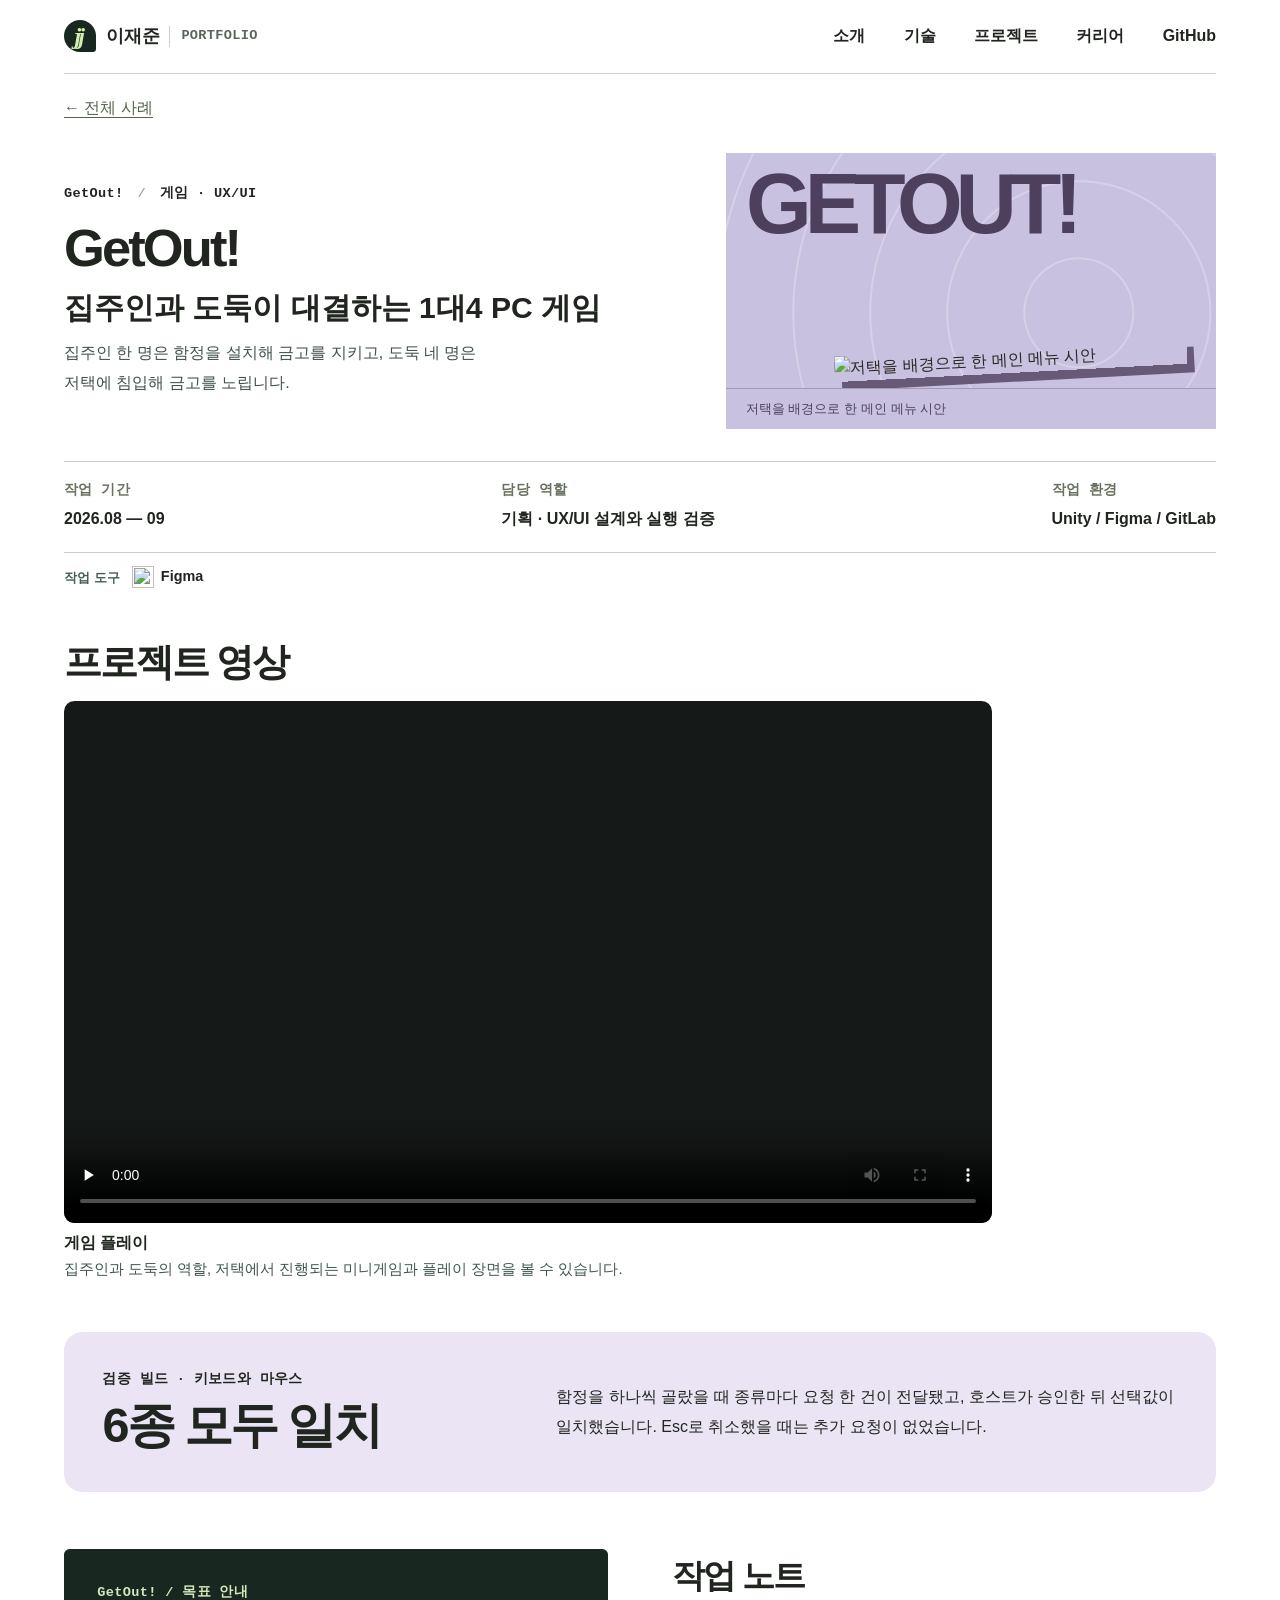
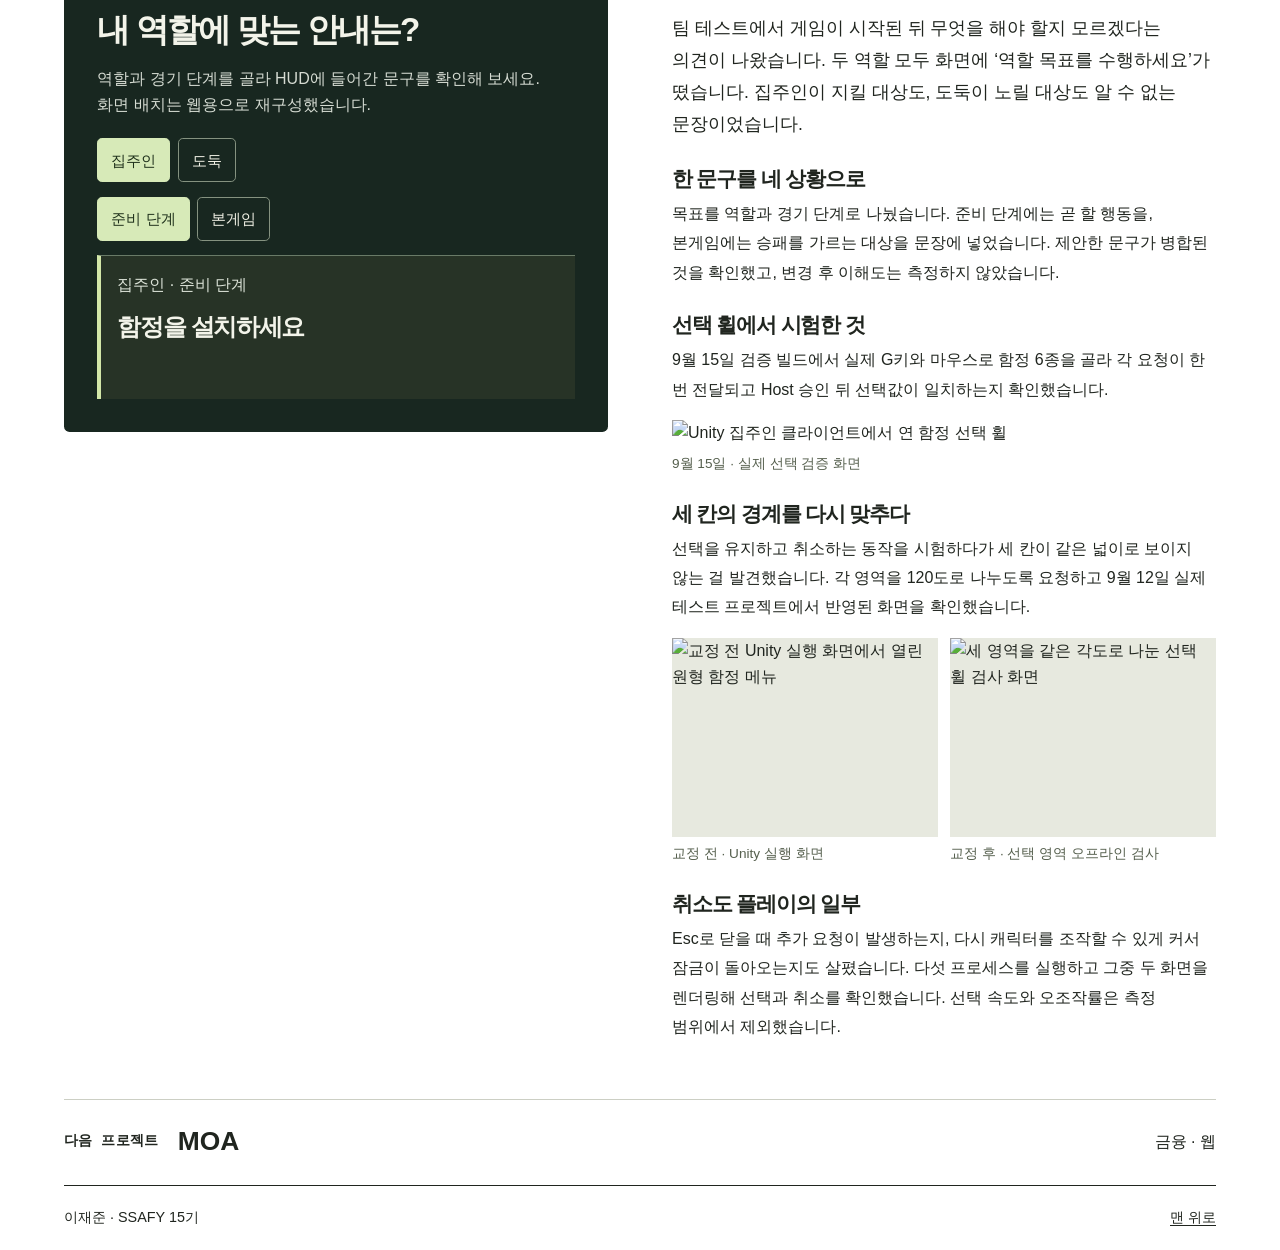
==== getout.html @ d6471ce8 "Publish the portfolio home and project pages" ====
<!doctype html>
<html lang="ko"><head>
<meta charset="utf-8"><meta name="viewport" content="width=device-width,initial-scale=1">
<meta name="theme-color" content="#f7f6f1"><meta name="description" content="집주인 한 명과 도둑 네 명이 겨루는 게임. 로비와 HUD에서 각 플레이어가 당장 알아야 할 정보를 정하고 실행 화면에서 확인했습니다.">
<title>GetOut! · 이재준 포트폴리오</title><link rel="stylesheet" href="style.css"><script src="studio.js" defer></script>
</head><body id="top"><a class="skip" href="#main">본문으로 이동</a>
<header class="head shell">
  <a class="brand" href="index.html" aria-label="이재준 포트폴리오 홈"><span class="symbol" aria-hidden="true">jj</span>이재준<span class="brand-sub">PORTFOLIO</span></a>
  <nav aria-label="주 메뉴"><a href="index.html#about">소개</a><a href="index.html#skills">기술</a><a href="index.html#work">프로젝트</a><a href="index.html#career">커리어</a><a href="https://github.com/wowns1024-spec">GitHub</a></nav>
</header>
<main id="main" class="shell case getout" data-case="getout">
  <a class="crumb" href="index.html#cases">← 전체 사례</a>
  <header class="case-hero"><div><p class="type">GetOut! <span>/</span> 게임 · UX/UI</p><h1>GetOut!</h1><p class="case-purpose">집주인과 도둑이 대결하는 1대4 PC 게임</p><p class="blurb">집주인 한 명은 함정을 설치해 금고를 지키고, 도둑 네 명은 저택에 침입해 금고를 노립니다.</p></div><figure class="visual getout">
  <div class="art"><span class="bigtype" aria-hidden="true">GETOUT!</span><img src="assets/getout.webp" alt="저택을 배경으로 한 메인 메뉴 시안"></div>
  <figcaption>저택을 배경으로 한 메인 메뉴 시안</figcaption>
</figure></header>
  <dl class="facts"><div><dt>작업 기간</dt><dd>2026.08 — 09</dd></div><div><dt>담당 역할</dt><dd>기획 · UX/UI 설계와 실행 검증</dd></div><div><dt>작업 환경</dt><dd>Unity / Figma / GitLab</dd></div></dl>
  <div class="tech-line"><strong>작업 도구</strong><span class="tech-mark"><img src="assets/tech/figma.svg" width="22" height="22" alt="">Figma</span></div>
  <section id="video" class="films"><h2>프로젝트 영상</h2><figure class="film"><video controls playsinline preload="none" poster="assets/video/getout-play.jpg" aria-label="게임 플레이 영상"><source src="assets/video/getout-play.mp4" type="video/mp4"></video><figcaption><strong>게임 플레이</strong><span>집주인과 도둑의 역할, 저택에서 진행되는 미니게임과 플레이 장면을 볼 수 있습니다.</span></figcaption></figure></section>
  <section class="finding" aria-label="프로젝트 결과"><div><p class="type">검증 빌드 · 키보드와 마우스</p><h2>6종 모두 일치</h2></div><p>함정을 하나씩 골랐을 때 종류마다 요청 한 건이 전달됐고, 호스트가 승인한 뒤 선택값이 일치했습니다. Esc로 취소했을 때는 추가 요청이 없었습니다.</p></section>
  <div class="narrative"><section class="scene" aria-label="프로젝트 인터랙션"><p class="type">GetOut! / 목표 안내</p><h2>내 역할에 맞는 안내는?</h2><p>역할과 경기 단계를 골라 HUD에 들어간 문구를 확인해 보세요. 화면 배치는 웹용으로 재구성했습니다.</p><div class="lab"><div class="controls" role="group" aria-label="플레이어 역할"><button type="button" data-option="0" aria-pressed="true">집주인</button><button type="button" data-option="1" aria-pressed="false">도둑</button></div><div class="controls" role="group" aria-label="경기 단계"><button type="button" data-option="0" aria-pressed="true">준비 단계</button><button type="button" data-option="1" aria-pressed="false">본게임</button></div><div class="gamehud result" aria-live="polite"><p data-detail>집주인 · 준비 단계</p><h3 data-output>함정을 설치하세요</h3></div></div><noscript>시연 조작은 자바스크립트를 켜면 사용할 수 있습니다. 아래에서 판단과 결과를 읽을 수 있습니다.</noscript></section>
  <article class="story"><h2>작업 노트</h2><p class="opening">팀 테스트에서 게임이 시작된 뒤 무엇을 해야 할지 모르겠다는 의견이 나왔습니다. 두 역할 모두 화면에 ‘역할 목표를 수행하세요’가 떴습니다. 집주인이 지킬 대상도, 도둑이 노릴 대상도 알 수 없는 문장이었습니다.</p><section><h3>한 문구를 네 상황으로</h3><p>목표를 역할과 경기 단계로 나눴습니다. 준비 단계에는 곧 할 행동을, 본게임에는 승패를 가르는 대상을 문장에 넣었습니다. 제안한 문구가 병합된 것을 확인했고, 변경 후 이해도는 측정하지 않았습니다.</p></section>
<section id="controls-test"><h3>선택 휠에서 시험한 것</h3><p>9월 15일 검증 빌드에서 실제 G키와 마우스로 함정 6종을 골라 각 요청이 한 번 전달되고 Host 승인 뒤 선택값이 일치하는지 확인했습니다.</p><figure><img loading="lazy" src="assets/trap-wheel.webp" alt="Unity 집주인 클라이언트에서 연 함정 선택 휠"><figcaption>9월 15일 · 실제 선택 검증 화면</figcaption></figure></section>
<section><h3>세 칸의 경계를 다시 맞추다</h3><p>선택을 유지하고 취소하는 동작을 시험하다가 세 칸이 같은 넓이로 보이지 않는 걸 발견했습니다. 각 영역을 120도로 나누도록 요청하고 9월 12일 실제 테스트 프로젝트에서 반영된 화면을 확인했습니다.</p><div class="wheel-examples"><figure><img src="assets/wheel-before.webp" loading="lazy" alt="교정 전 Unity 실행 화면에서 열린 원형 함정 메뉴"><figcaption>교정 전 · Unity 실행 화면</figcaption></figure><figure><img src="assets/wheel-layout.webp" loading="lazy" alt="세 영역을 같은 각도로 나눈 선택 휠 검사 화면"><figcaption>교정 후 · 선택 영역 오프라인 검사</figcaption></figure></div></section><section><h3>취소도 플레이의 일부</h3><p>Esc로 닫을 때 추가 요청이 발생하는지, 다시 캐릭터를 조작할 수 있게 커서 잠금이 돌아오는지도 살폈습니다. 다섯 프로세스를 실행하고 그중 두 화면을 렌더링해 선택과 취소를 확인했습니다. 선택 속도와 오조작률은 측정 범위에서 제외했습니다.</p></section></article></div>
  <a class="next" href="moa.html"><span>다음 프로젝트</span><strong>MOA</strong><span>금융 · 웹</span></a>
</main>
<footer class="shell foot"><span>이재준 · SSAFY 15기</span><a href="#top">맨 위로</a></footer></body></html>
---- style.css ----
:root {
  --paper: #ffffff;
  --ink: #20251f;
  --dark: #182720;
  --line: #cccfc4;
  --orange: #bd4b28;
  font-family: "Inter", "Malgun Gothic", "Apple SD Gothic Neo", sans-serif;
  color: var(--ink);
  background: var(--paper);
  scroll-behavior: smooth;
}
* { box-sizing: border-box; }
body { margin: 0; line-height: 1.65; word-break: keep-all; overflow-wrap: anywhere; }
h1,h2,h3,p,figure,dl,dd { margin: 0; }
h1,h2,h3 { line-height: 1.16; letter-spacing: -.055em; }
a { color: inherit; text-underline-offset: .23em; }
button { color: inherit; font: inherit; cursor: pointer; }
a:focus-visible,button:focus-visible { outline: 3px solid #387dd3; outline-offset: 4px; }
[hidden] { display: none !important; }
.shell { width: min(1280px,92%); margin-inline: auto; }
.skip { position: absolute; top: -6rem; left: 1rem; z-index: 3; padding: .65rem 1rem; background: white; }
.skip:focus { top: 1rem; }
.head,.foot,.brand,.head nav,.facts,.next { display: flex; align-items: center; }
.head { justify-content: space-between; padding-block: 1.1rem; border-bottom: 1px solid var(--line); }
.brand,.head nav a,.cta,.selectors a,.worklist a,.next { text-decoration: none; }
.brand { font-size: 1.1rem; font-weight: 750; gap: .6rem; }
.symbol { width: 2rem; height: 2rem; display: grid; place-items: center; border-radius: 50% 50% 10% 50%; background: var(--dark); color: #d2edac; font: italic 700 1.5rem/1 Georgia,serif; letter-spacing: -.12em; padding-right: .15em; }
.brand-sub,.year,.type,.facts dt,.next>span:first-child,.worklist time { font: 600 .85rem/1.5 "IBM Plex Mono", Consolas, monospace; letter-spacing: .025em; }
.brand-sub { padding-left: .7rem; border-left: 1px solid var(--line); color: #5c655b; }
.head nav { gap: clamp(1rem,3vw,2.5rem); }
.head nav a:hover,.worklist a:hover strong,.next:hover strong { text-decoration: underline; }
.fieldnote { display:grid; grid-template-columns:minmax(13rem,.8fr) 1.4fr; gap:clamp(2rem,6vw,6rem); padding:clamp(2rem,4vw,4rem) 0; border-top:1px solid var(--line); }
.fieldnote h2 { margin-top:.5rem; font-size:clamp(1.65rem,3.1vw,3rem); }
.field-body { min-width:0; max-width:48rem; line-height:1.85; }
.field-body>*+* { margin-top:1rem; }
.field-body figure img { display:block; max-width:100%; height:auto; }
.field-body figcaption { font-size:.85rem; color:#495347; margin-top:.35rem; }
.test-log { list-style:none; padding:0; font-size:.94rem; }
.test-log li { display:grid; grid-template-columns:minmax(6.7rem,auto) 1fr; gap:1rem; padding:.75rem .5rem; border-top:1px solid var(--line); }
.test-log strong { font-variant-numeric:tabular-nums; }
.wheel-examples { display:grid; grid-template-columns:1fr 1fr; gap:.8rem; }
.wheel-examples img { aspect-ratio:4/3; object-fit:contain; background:#e7e9df; }
.story section[id],.fieldnote[id] { scroll-margin-top:1.5rem; }
.visual { display: flex; flex-direction: column; color: #2a2723; min-width: 0; }
.visual.tingle { --field:#f0b296; --tone:#803c2a; }
.visual.homecam { --field:#ceddb6; --tone:#374f26; }
.visual.getout { --field:#c9c1e0; --tone:#4d405d; }
.visual.moa { --field:#a6d8cd; --tone:#28574e; }
.art { position: relative; isolation: isolate; overflow: hidden; flex: 1; min-height: 235px; display: grid; place-items: center; background: var(--field);
  background-image: repeating-radial-gradient(circle at 72% 68%,transparent 0 53px,#ffffff42 54px 55px,transparent 56px 77px); }
.art .bigtype { position: absolute; top: 4%; left: 4%; font: 900 clamp(3rem,6.6vw,6.4rem)/1 Arial,sans-serif; letter-spacing: -.083em; color: var(--tone); }
.art img { position: absolute; object-fit: contain; display: block; }
.tingle .art img { right: 6%; top: 16%; width: 59%; height: 76%; mix-blend-mode: multiply; transform: rotate(9deg); }
.brand-visual { display:grid; place-items:center; aspect-ratio:2.05; overflow:hidden; background:white; }
.brand-visual img { display:block; width:100%; height:100%; min-height:0; object-fit:contain; }
.brand-visual img, .art-homecam img { transform:scale(1.7); }
.getout .art img { width: 72%; max-height: 74%; bottom: 6%; right: 6%; transform: rotate(-3deg); box-shadow: 7px 9px #665a77; }
.visual figcaption { padding: .55rem 1.2rem; background: var(--field); border-top: 1px solid #0003; font-size: .84rem; color: var(--tone); }



.foot { justify-content: space-between; padding-block: 1.25rem; border-top: 1px solid var(--ink); font-size: .9rem; }
.crumb { display: inline-block; margin-top: 1.3rem; color: #55634d; }
.case-hero { display: grid; grid-template-columns: 1.1fr .9fr; gap: clamp(2rem,5vw,5rem); align-items: center; padding-block: 2rem; }
.case-hero h1 { font-size: clamp(2.2rem,4.1vw,4.2rem); margin-top: .8rem; }
.case-hero .visual { min-height: 260px; }
.case-hero .type span { color: #a6a89c; margin-inline: .4em; }
.facts { gap: 2rem; padding: 1.2rem 0; justify-content: space-between; border-block: 1px solid var(--line); }
.facts dt { color: #68705f; }.facts dd { margin-top: .3rem; font-weight: 650; }
.narrative { display: grid; grid-template-columns: 1fr 1fr; gap: clamp(2rem,5vw,5rem); align-items: start; margin-block: clamp(2rem,4.5vw,4.5rem); }
.scene { background: var(--dark); color: #f3f4ea; padding: clamp(1.25rem,2.6vw,2.6rem); border-radius: .35rem; }
.scene>.type,.scene .sample { color: #d5e6b9; }
.scene h2,.story h2 { font-size: clamp(1.65rem,2.6vw,2.4rem); margin: .5rem 0 1rem; }
.scene>p:not(.type) { color: #d5dbd2; }
.controls { display: flex; align-items: center; flex-wrap: wrap; gap: .45rem; margin: .9rem 0; }
.controls button { padding: .5rem .82rem; font-size: .95rem; min-height: 44px; border: 1px solid #859280; color: #f3f3e7; background: transparent; border-radius: .3rem; }
.controls button:hover { border-color: white; }
.controls button[aria-pressed=true],.controls [data-advance] { background: #d7eab8; border-color: #d7eab8; color: #20321c; }
.controls button:disabled { opacity: .65; cursor: default; }
.lab { margin-top: 1.25rem; }
.result { border-top: 1px solid #697a67; padding-top: 1rem; }.result h3 { font-size: 1.5rem; margin-bottom: .45rem; }.result p { color: #dce3d8; }
.stats { display: grid; grid-template-columns: 1fr 1fr; gap: .6rem; margin-bottom: 1.15rem; }
.stats>div { padding: .76rem; background: #2b3f31; }.stats span,.stats strong { display: block; }.stats span { font-size: .85rem; }.stats strong { color: #dcf3b9; font-size: clamp(1.3rem,2.4vw,2rem); }
.sample { margin-top: .85rem; font-size: .85rem; }.gamehud { min-height: 9rem; background: #273326; padding: 1rem; border-left: 4px solid #d3e7a8; }.gamehud h3 { margin-top: .9rem; }
.story .opening { font-size: 1.1rem; }.story section { margin-top: 1.65rem; }.story h3 { font-size: 1.3rem; margin-bottom: .5rem; }.story p { line-height: 1.83; }.story img { width: 100%; display: block; margin-top: 1rem; }.story figcaption { font-size: .85rem; color: #56604e; margin-top: .4rem; }
.next { gap: 1.2rem; padding: 1.3rem 0; border-top: 1px solid var(--line); }.next strong { font-size: 1.65rem; }.next>span:last-child { margin-left: auto; }
.finding { --wash:#fae7de; display:grid; grid-template-columns:minmax(13rem, .9fr) 1.35fr; align-items:center; gap:2.5rem; padding:clamp(1.3rem,3vw,2.75rem); margin-top:1.6rem; background:var(--wash); border-radius:1.15rem; }
.homecam .finding { --wash:#e4edce; }.getout .finding { --wash:#eae4f5; }.moa .finding { --wash:#dcefe8; }
.finding h2 { font-size:clamp(1.8rem,3.8vw,3.5rem); margin-top:.4rem; }
.finding>p { line-height:1.85; max-width:44em; }
.models { width:100%; border-collapse:collapse; margin-top:1.2rem; font-variant-numeric:tabular-nums; }
.models caption { text-align:left; font-size:.87rem; padding-bottom:.45rem; }
.models th,.models td { border-bottom:1px solid var(--line); padding:.56rem .45rem; text-align:right; }
.models th:first-child { text-align:left; }.models .chosen { background:#e6edda; }
.session-setting { display:flex; align-items:center; flex-wrap:wrap; gap:.5rem 1rem; margin:0 0 1rem; }
.session-setting select { font:inherit; color:var(--ink); background:var(--paper); border-radius:.3rem; padding:.5rem; }
/* The section backgrounds run to the viewport edge; the reading column stays aligned. */
.shell { width:min(1160px, 90%); }
.landing { background:#fff; }
.head { gap:1rem; }
.head nav { flex-wrap:wrap; justify-content:flex-end; }
.head nav a { padding:.35rem 0; font-weight:650; }
.case-purpose { margin:.5rem 0; font-weight:750; font-size:clamp(1.2rem,2.35vw,2rem); line-height:1.45; }
.blurb { max-width:48ch; line-height:1.85; color:#415049; }
.hero-band { color:#f6faf6; background:#143b34; }
.hero-layout { display:grid; grid-template-columns:1.24fr .76fr; align-items:center; gap:clamp(2rem,7vw,7rem); padding-block:clamp(2.8rem,5.5vw,5rem); }
.hero-layout h1 { font-size:clamp(3.05rem,6.2vw,6.2rem); font-weight:520; line-height:1.12; letter-spacing:-.085em; }
.hero-layout h1 strong { color:#bfee9d; font-weight:850; }
.hero-lead { margin:1.35rem 0 .65rem; font-size:clamp(1.15rem,1.9vw,1.55rem); font-weight:700; line-height:1.5; }
.hero-body { max-width:35em; line-height:1.9; color:#d8e9e0; }
.hero-link { display:inline-block; margin-top:1.1rem; color:#d7f7be; font-weight:700; }
.hero-layout figure { max-width:26rem; justify-self:end; width:100%; }
.hero-layout img { display:block; width:100%; height:clamp(18rem,25vw,23rem); object-fit:cover; object-position:center 46%; border-radius:.6rem; }
.hero-layout figcaption { color:#d4e5dc; margin-top:.55rem; font-size:.82rem; }
.skill-band { background:#e6f0ed; color:#163b35; }
.band-layout,.project-band>.shell { padding-block:clamp(3rem,6vw,5.8rem); }
.band-layout { display:grid; grid-template-columns:minmax(12rem,.54fr) 1.46fr; gap:clamp(2rem,5vw,6rem); }
.landing section h2 { font-size:clamp(2rem,4vw,3.5rem); }
.skill-rows { border-top:2px solid #477265; }
.skill-rows>div { display:grid; grid-template-columns:8.75rem 1fr; gap:1.3rem; padding:1rem 0; border-bottom:1px solid #b6cdc4; }
.skill-rows dt { font-weight:730; }
.skill-rows strong { color:#15342e; font-size:1.05rem; }
.skill-rows p { margin-top:.2rem; color:#40594e; font-size:.95rem; }
.project-band { background:#f9fbff; }
.project-grid { display:grid; grid-template-columns:repeat(2,minmax(0,1fr)); gap:1.5rem; margin-top:1.75rem; }
.project-card { display:flex; flex-direction:column; overflow:hidden; border:1px solid #d5dddf; border-radius:.75rem; background:white; color:#1d3032; }
.project-art { display:grid; grid-template-rows:minmax(0,1fr); place-items:center; overflow:hidden; height:clamp(9.5rem,14vw,13rem); }
.project-art img { display:block; width:100%; height:100%; min-height:0; object-fit:contain; }
.art-tingle { background:#f5d6c4; }
.art-tingle img { mix-blend-mode:multiply; }
.art-homecam { background:white; border-bottom:1px solid #e3e7e5; }
.art-getout { background:#232529; }
.art-getout img { width:100%; object-fit:cover; object-position:50% 41%; }
.art-moa { background:#eff8f1; }
.case-hero .visual.homecam, .case-hero .visual.moa { min-height:0; }
.visual.moa img { display:block; width:100%; height:auto; }
.visual.homecam figcaption a, .visual.moa figcaption a { text-decoration:underline; text-underline-offset:.18em; }


.project-copy { display:flex; flex-direction:column; flex:1; padding:clamp(1.25rem,2.3vw,2rem); }
.project-meta,.career-date { font:600 .85rem/1.45 Consolas,monospace; letter-spacing:.025em; }
.project-meta { color:#50615b; }
.project-copy h3 { font-size:clamp(1.8rem,3vw,2.7rem); margin:.35rem 0 .55rem; }
.project-copy h3 a { text-decoration:none; }
.project-copy h3 a:hover { text-decoration:underline; }
.service-title { font-weight:750; font-size:1.15rem; color:#203d37; }
.service-title+p { color:#42504e; margin:.45rem 0 1rem; }
.my-role { margin-top:auto; font-size:.93rem; }
.my-role strong { margin-right:.45rem; }
.tech-line { display:flex; flex-wrap:wrap; gap:.45rem .8rem; align-items:center; margin-top:.8rem; font-size:.9rem; }
.tech-line>strong { color:#475d54; font-size:.82rem; }
.tech-mark { display:inline-flex; align-items:center; gap:.4rem; font-weight:650; }
.tech-mark img { display:block; width:22px; height:22px; }
.films { margin:clamp(2rem,4vw,4rem) 0; scroll-margin-top:1.2rem; }
.films h2 { margin-bottom:1rem; font-size:clamp(1.6rem,3vw,2.5rem); }
.film { max-width:58rem; }
.film video { display:block; width:100%; aspect-ratio:16/9; object-fit:contain; background:#151918; border-radius:.65rem; }
.film figcaption { margin-top:.45rem; }
.film figcaption strong,.film figcaption span { display:block; }
.film figcaption span { font-size:.91rem; color:#42564d; }
.film-extra { max-width:58rem; display:grid; grid-template-columns:1fr 1fr; gap:1.15rem; margin-top:1.3rem; }
@media (max-width:620px) { .film-extra { grid-template-columns:1fr; } }
.project-links { display:flex; flex-wrap:wrap; column-gap:1.3rem; border-top:1px solid #dfe5e1; padding-top:.65rem; margin-top:.9rem; }
.project-links a { padding:.3rem 0; color:#295349; font-size:.93rem; }
.project-links a:first-child { font-weight:750; }
.career-band { background:#242e48; color:white; }
.career-date { color:#bbd1f5; }
.academy h3 { margin:.7rem 0 1rem; font-size:clamp(1.45rem,2.7vw,2.45rem); line-height:1.3; }
.academy>p:last-child { color:#e1e7f3; max-width:46em; line-height:1.85; }
@media(max-width:800px) {
  .narrative,.band-layout { grid-template-columns:1fr; }
  .facts { flex-wrap:wrap; gap:.8rem 1.8rem; }
  .hero-layout { gap:2rem; }
}
@media(max-width:620px) {
  .head { flex-wrap:wrap; gap:.5rem; padding-block:.7rem; }
  .head nav { width:100%; justify-content:space-between; gap:.35rem; font-size:.9rem; }
  .head nav a { min-height:2.35rem; }
  .brand-sub { font-size:.73rem; }
  .hero-layout,.project-grid,.case-hero,.fieldnote,.finding { grid-template-columns:1fr; }
  .hero-layout { padding-block:2.25rem; gap:1.5rem; }
  .hero-layout figure { max-width:none; }
  .hero-layout img { height:14rem; }
  .skill-rows>div { grid-template-columns:1fr; gap:.3rem; }
  .project-grid { gap:1.1rem; }

  .case-hero { gap:1rem; padding-block:1.3rem; }
  .facts { align-items:flex-start; }.facts>div:last-child { width:100%; }
  .test-log li { grid-template-columns:1fr; gap:.15rem; }
  .next { flex-wrap:wrap; gap:.45rem .8rem; }
}
@media(prefers-reduced-motion:reduce) { :root { scroll-behavior:auto; } }
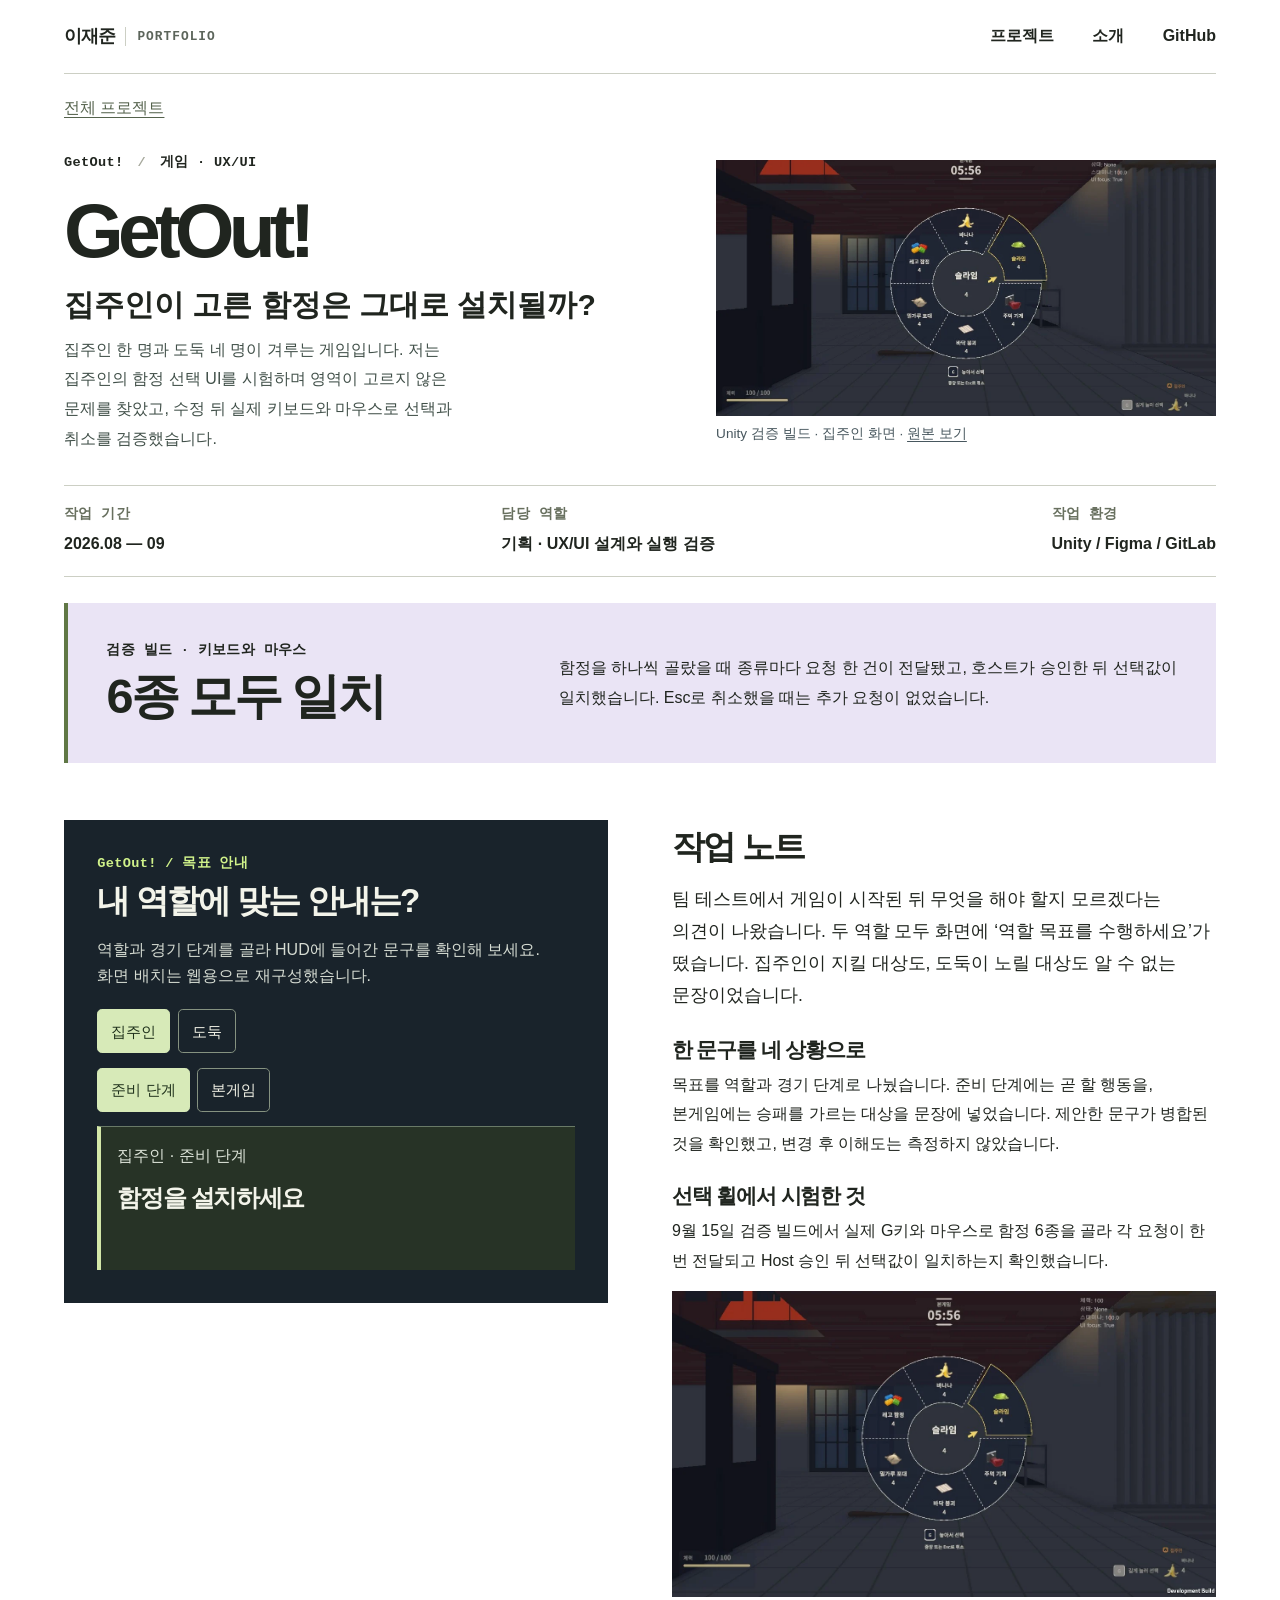
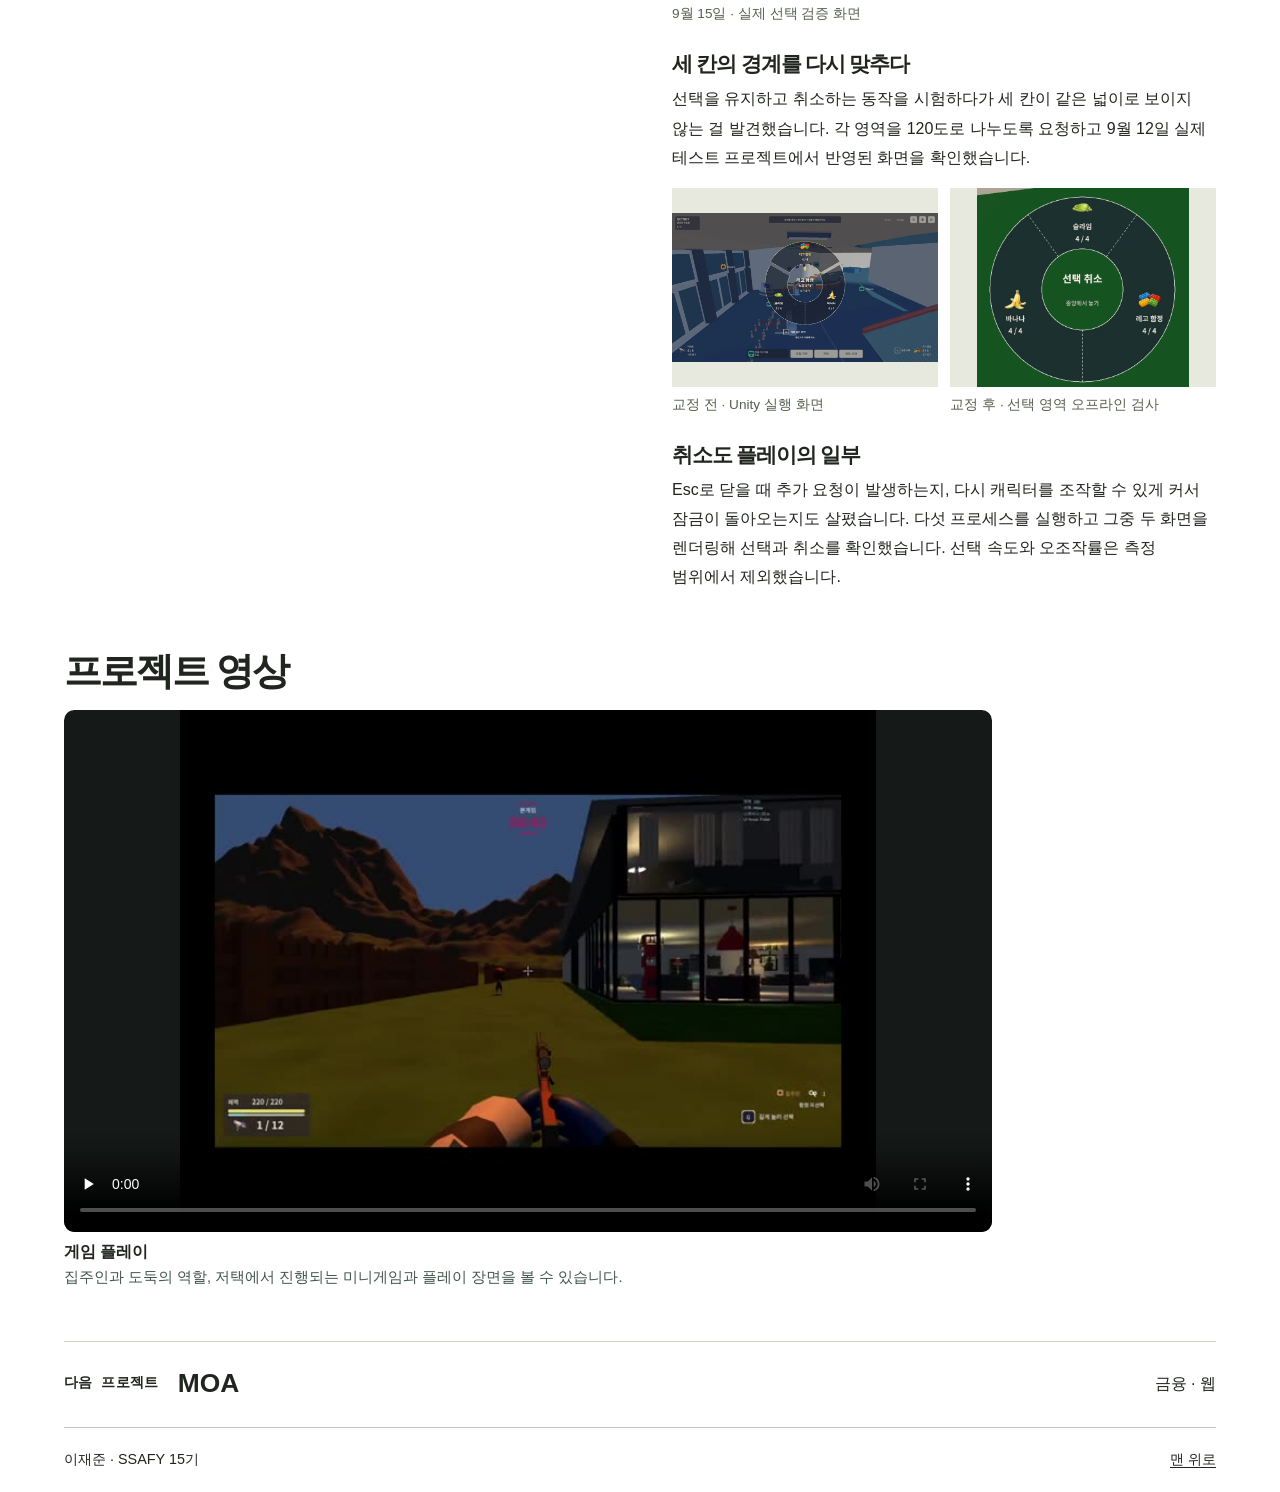
==== commit 5008155d: "개발 포트폴리오 첫 화면과 프로젝트별 검증 사례 개편" ====
--- a/getout.html
+++ b/getout.html
@@ -5,23 +5,20 @@
 <title>GetOut! · 이재준 포트폴리오</title><link rel="stylesheet" href="style.css"><script src="studio.js" defer></script>
 </head><body id="top"><a class="skip" href="#main">본문으로 이동</a>
 <header class="head shell">
-  <a class="brand" href="index.html" aria-label="이재준 포트폴리오 홈"><span class="symbol" aria-hidden="true">jj</span>이재준<span class="brand-sub">PORTFOLIO</span></a>
-  <nav aria-label="주 메뉴"><a href="index.html#about">소개</a><a href="index.html#skills">기술</a><a href="index.html#work">프로젝트</a><a href="index.html#career">커리어</a><a href="https://github.com/wowns1024-spec">GitHub</a></nav>
+  <a class="brand" href="index.html" aria-label="이재준 포트폴리오 홈">이재준 <span class="brand-sub">PORTFOLIO</span></a>
+  <nav aria-label="주 메뉴"><a href="index.html#work">프로젝트</a><a href="index.html#about">소개</a><a href="https://github.com/wowns1024-spec">GitHub</a></nav>
 </header>
 <main id="main" class="shell case getout" data-case="getout">
-  <a class="crumb" href="index.html#cases">← 전체 사례</a>
-  <header class="case-hero"><div><p class="type">GetOut! <span>/</span> 게임 · UX/UI</p><h1>GetOut!</h1><p class="case-purpose">집주인과 도둑이 대결하는 1대4 PC 게임</p><p class="blurb">집주인 한 명은 함정을 설치해 금고를 지키고, 도둑 네 명은 저택에 침입해 금고를 노립니다.</p></div><figure class="visual getout">
-  <div class="art"><span class="bigtype" aria-hidden="true">GETOUT!</span><img src="assets/getout.webp" alt="저택을 배경으로 한 메인 메뉴 시안"></div>
-  <figcaption>저택을 배경으로 한 메인 메뉴 시안</figcaption>
-</figure></header>
+  <a class="crumb" href="index.html#cases">전체 프로젝트</a>
+  <header class="case-hero"><div><p class="type">GetOut! <span>/</span> 게임 · UX/UI</p><h1>GetOut!</h1><p class="case-purpose">집주인이 고른 함정은 그대로 설치될까?</p><p class="blurb">집주인 한 명과 도둑 네 명이 겨루는 게임입니다. 저는 집주인의 함정 선택 UI를 시험하며 영역이 고르지 않은 문제를 찾았고, 수정 뒤 실제 키보드와 마우스로 선택과 취소를 검증했습니다.</p></div><figure class="case-photo photo-getout"><img src="assets/trap-wheel.webp" alt="집주인 클라이언트에서 확인한 함정 선택 휠"><figcaption>Unity 검증 빌드 · 집주인 화면 · <a href="assets/trap-wheel.webp">원본 보기</a></figcaption></figure></header>
   <dl class="facts"><div><dt>작업 기간</dt><dd>2026.08 — 09</dd></div><div><dt>담당 역할</dt><dd>기획 · UX/UI 설계와 실행 검증</dd></div><div><dt>작업 환경</dt><dd>Unity / Figma / GitLab</dd></div></dl>
-  <div class="tech-line"><strong>작업 도구</strong><span class="tech-mark"><img src="assets/tech/figma.svg" width="22" height="22" alt="">Figma</span></div>
-  <section id="video" class="films"><h2>프로젝트 영상</h2><figure class="film"><video controls playsinline preload="none" poster="assets/video/getout-play.jpg" aria-label="게임 플레이 영상"><source src="assets/video/getout-play.mp4" type="video/mp4"></video><figcaption><strong>게임 플레이</strong><span>집주인과 도둑의 역할, 저택에서 진행되는 미니게임과 플레이 장면을 볼 수 있습니다.</span></figcaption></figure></section>
+
   <section class="finding" aria-label="프로젝트 결과"><div><p class="type">검증 빌드 · 키보드와 마우스</p><h2>6종 모두 일치</h2></div><p>함정을 하나씩 골랐을 때 종류마다 요청 한 건이 전달됐고, 호스트가 승인한 뒤 선택값이 일치했습니다. Esc로 취소했을 때는 추가 요청이 없었습니다.</p></section>
   <div class="narrative"><section class="scene" aria-label="프로젝트 인터랙션"><p class="type">GetOut! / 목표 안내</p><h2>내 역할에 맞는 안내는?</h2><p>역할과 경기 단계를 골라 HUD에 들어간 문구를 확인해 보세요. 화면 배치는 웹용으로 재구성했습니다.</p><div class="lab"><div class="controls" role="group" aria-label="플레이어 역할"><button type="button" data-option="0" aria-pressed="true">집주인</button><button type="button" data-option="1" aria-pressed="false">도둑</button></div><div class="controls" role="group" aria-label="경기 단계"><button type="button" data-option="0" aria-pressed="true">준비 단계</button><button type="button" data-option="1" aria-pressed="false">본게임</button></div><div class="gamehud result" aria-live="polite"><p data-detail>집주인 · 준비 단계</p><h3 data-output>함정을 설치하세요</h3></div></div><noscript>시연 조작은 자바스크립트를 켜면 사용할 수 있습니다. 아래에서 판단과 결과를 읽을 수 있습니다.</noscript></section>
   <article class="story"><h2>작업 노트</h2><p class="opening">팀 테스트에서 게임이 시작된 뒤 무엇을 해야 할지 모르겠다는 의견이 나왔습니다. 두 역할 모두 화면에 ‘역할 목표를 수행하세요’가 떴습니다. 집주인이 지킬 대상도, 도둑이 노릴 대상도 알 수 없는 문장이었습니다.</p><section><h3>한 문구를 네 상황으로</h3><p>목표를 역할과 경기 단계로 나눴습니다. 준비 단계에는 곧 할 행동을, 본게임에는 승패를 가르는 대상을 문장에 넣었습니다. 제안한 문구가 병합된 것을 확인했고, 변경 후 이해도는 측정하지 않았습니다.</p></section>
 <section id="controls-test"><h3>선택 휠에서 시험한 것</h3><p>9월 15일 검증 빌드에서 실제 G키와 마우스로 함정 6종을 골라 각 요청이 한 번 전달되고 Host 승인 뒤 선택값이 일치하는지 확인했습니다.</p><figure><img loading="lazy" src="assets/trap-wheel.webp" alt="Unity 집주인 클라이언트에서 연 함정 선택 휠"><figcaption>9월 15일 · 실제 선택 검증 화면</figcaption></figure></section>
 <section><h3>세 칸의 경계를 다시 맞추다</h3><p>선택을 유지하고 취소하는 동작을 시험하다가 세 칸이 같은 넓이로 보이지 않는 걸 발견했습니다. 각 영역을 120도로 나누도록 요청하고 9월 12일 실제 테스트 프로젝트에서 반영된 화면을 확인했습니다.</p><div class="wheel-examples"><figure><img src="assets/wheel-before.webp" loading="lazy" alt="교정 전 Unity 실행 화면에서 열린 원형 함정 메뉴"><figcaption>교정 전 · Unity 실행 화면</figcaption></figure><figure><img src="assets/wheel-layout.webp" loading="lazy" alt="세 영역을 같은 각도로 나눈 선택 휠 검사 화면"><figcaption>교정 후 · 선택 영역 오프라인 검사</figcaption></figure></div></section><section><h3>취소도 플레이의 일부</h3><p>Esc로 닫을 때 추가 요청이 발생하는지, 다시 캐릭터를 조작할 수 있게 커서 잠금이 돌아오는지도 살폈습니다. 다섯 프로세스를 실행하고 그중 두 화면을 렌더링해 선택과 취소를 확인했습니다. 선택 속도와 오조작률은 측정 범위에서 제외했습니다.</p></section></article></div>
+  <section id="video" class="films"><h2>프로젝트 영상</h2><figure class="film"><video controls playsinline preload="none" poster="assets/video/getout-play.jpg" aria-label="게임 플레이 영상"><source src="assets/video/getout-play.mp4" type="video/mp4"></video><figcaption><strong>게임 플레이</strong><span>집주인과 도둑의 역할, 저택에서 진행되는 미니게임과 플레이 장면을 볼 수 있습니다.</span></figcaption></figure></section>
   <a class="next" href="moa.html"><span>다음 프로젝트</span><strong>MOA</strong><span>금융 · 웹</span></a>
 </main>
 <footer class="shell foot"><span>이재준 · SSAFY 15기</span><a href="#top">맨 위로</a></footer></body></html>
--- a/style.css
+++ b/style.css
@@ -1,7 +1,7 @@
 :root {
   --paper: #ffffff;
   --ink: #20251f;
-  --dark: #182720;
+  --dark: #19232b;
   --line: #cccfc4;
   --orange: #bd4b28;
   font-family: "Inter", "Malgun Gothic", "Apple SD Gothic Neo", sans-serif;
@@ -41,24 +41,6 @@
 .wheel-examples { display:grid; grid-template-columns:1fr 1fr; gap:.8rem; }
 .wheel-examples img { aspect-ratio:4/3; object-fit:contain; background:#e7e9df; }
 .story section[id],.fieldnote[id] { scroll-margin-top:1.5rem; }
-.visual { display: flex; flex-direction: column; color: #2a2723; min-width: 0; }
-.visual.tingle { --field:#f0b296; --tone:#803c2a; }
-.visual.homecam { --field:#ceddb6; --tone:#374f26; }
-.visual.getout { --field:#c9c1e0; --tone:#4d405d; }
-.visual.moa { --field:#a6d8cd; --tone:#28574e; }
-.art { position: relative; isolation: isolate; overflow: hidden; flex: 1; min-height: 235px; display: grid; place-items: center; background: var(--field);
-  background-image: repeating-radial-gradient(circle at 72% 68%,transparent 0 53px,#ffffff42 54px 55px,transparent 56px 77px); }
-.art .bigtype { position: absolute; top: 4%; left: 4%; font: 900 clamp(3rem,6.6vw,6.4rem)/1 Arial,sans-serif; letter-spacing: -.083em; color: var(--tone); }
-.art img { position: absolute; object-fit: contain; display: block; }
-.tingle .art img { right: 6%; top: 16%; width: 59%; height: 76%; mix-blend-mode: multiply; transform: rotate(9deg); }
-.brand-visual { display:grid; place-items:center; aspect-ratio:2.05; overflow:hidden; background:white; }
-.brand-visual img { display:block; width:100%; height:100%; min-height:0; object-fit:contain; }
-.brand-visual img, .art-homecam img { transform:scale(1.7); }
-.getout .art img { width: 72%; max-height: 74%; bottom: 6%; right: 6%; transform: rotate(-3deg); box-shadow: 7px 9px #665a77; }
-.visual figcaption { padding: .55rem 1.2rem; background: var(--field); border-top: 1px solid #0003; font-size: .84rem; color: var(--tone); }
-
-
-
 .foot { justify-content: space-between; padding-block: 1.25rem; border-top: 1px solid var(--ink); font-size: .9rem; }
 .crumb { display: inline-block; margin-top: 1.3rem; color: #55634d; }
 .case-hero { display: grid; grid-template-columns: 1.1fr .9fr; gap: clamp(2rem,5vw,5rem); align-items: center; padding-block: 2rem; }
@@ -69,7 +51,7 @@
 .facts dt { color: #68705f; }.facts dd { margin-top: .3rem; font-weight: 650; }
 .narrative { display: grid; grid-template-columns: 1fr 1fr; gap: clamp(2rem,5vw,5rem); align-items: start; margin-block: clamp(2rem,4.5vw,4.5rem); }
 .scene { background: var(--dark); color: #f3f4ea; padding: clamp(1.25rem,2.6vw,2.6rem); border-radius: .35rem; }
-.scene>.type,.scene .sample { color: #d5e6b9; }
+.scene>.type,.scene .sample { color: #d0f28a; }
 .scene h2,.story h2 { font-size: clamp(1.65rem,2.6vw,2.4rem); margin: .5rem 0 1rem; }
 .scene>p:not(.type) { color: #d5dbd2; }
 .controls { display: flex; align-items: center; flex-wrap: wrap; gap: .45rem; margin: .9rem 0; }
@@ -80,7 +62,7 @@
 .lab { margin-top: 1.25rem; }
 .result { border-top: 1px solid #697a67; padding-top: 1rem; }.result h3 { font-size: 1.5rem; margin-bottom: .45rem; }.result p { color: #dce3d8; }
 .stats { display: grid; grid-template-columns: 1fr 1fr; gap: .6rem; margin-bottom: 1.15rem; }
-.stats>div { padding: .76rem; background: #2b3f31; }.stats span,.stats strong { display: block; }.stats span { font-size: .85rem; }.stats strong { color: #dcf3b9; font-size: clamp(1.3rem,2.4vw,2rem); }
+.stats>div { padding: .76rem; background: #2b3943; }.stats span,.stats strong { display: block; }.stats span { font-size: .85rem; }.stats strong { color: #dcf3b9; font-size: clamp(1.3rem,2.4vw,2rem); }
 .sample { margin-top: .85rem; font-size: .85rem; }.gamehud { min-height: 9rem; background: #273326; padding: 1rem; border-left: 4px solid #d3e7a8; }.gamehud h3 { margin-top: .9rem; }
 .story .opening { font-size: 1.1rem; }.story section { margin-top: 1.65rem; }.story h3 { font-size: 1.3rem; margin-bottom: .5rem; }.story p { line-height: 1.83; }.story img { width: 100%; display: block; margin-top: 1rem; }.story figcaption { font-size: .85rem; color: #56604e; margin-top: .4rem; }
 .next { gap: 1.2rem; padding: 1.3rem 0; border-top: 1px solid var(--line); }.next strong { font-size: 1.65rem; }.next>span:last-child { margin-left: auto; }
@@ -91,7 +73,7 @@
 .models { width:100%; border-collapse:collapse; margin-top:1.2rem; font-variant-numeric:tabular-nums; }
 .models caption { text-align:left; font-size:.87rem; padding-bottom:.45rem; }
 .models th,.models td { border-bottom:1px solid var(--line); padding:.56rem .45rem; text-align:right; }
-.models th:first-child { text-align:left; }.models .chosen { background:#e6edda; }
+.models th:first-child { text-align:left; }.models .chosen { background:#edf3e4; }
 .session-setting { display:flex; align-items:center; flex-wrap:wrap; gap:.5rem 1rem; margin:0 0 1rem; }
 .session-setting select { font:inherit; color:var(--ink); background:var(--paper); border-radius:.3rem; padding:.5rem; }
 /* The section backgrounds run to the viewport edge; the reading column stays aligned. */
@@ -102,55 +84,6 @@
 .head nav a { padding:.35rem 0; font-weight:650; }
 .case-purpose { margin:.5rem 0; font-weight:750; font-size:clamp(1.2rem,2.35vw,2rem); line-height:1.45; }
 .blurb { max-width:48ch; line-height:1.85; color:#415049; }
-.hero-band { color:#f6faf6; background:#143b34; }
-.hero-layout { display:grid; grid-template-columns:1.24fr .76fr; align-items:center; gap:clamp(2rem,7vw,7rem); padding-block:clamp(2.8rem,5.5vw,5rem); }
-.hero-layout h1 { font-size:clamp(3.05rem,6.2vw,6.2rem); font-weight:520; line-height:1.12; letter-spacing:-.085em; }
-.hero-layout h1 strong { color:#bfee9d; font-weight:850; }
-.hero-lead { margin:1.35rem 0 .65rem; font-size:clamp(1.15rem,1.9vw,1.55rem); font-weight:700; line-height:1.5; }
-.hero-body { max-width:35em; line-height:1.9; color:#d8e9e0; }
-.hero-link { display:inline-block; margin-top:1.1rem; color:#d7f7be; font-weight:700; }
-.hero-layout figure { max-width:26rem; justify-self:end; width:100%; }
-.hero-layout img { display:block; width:100%; height:clamp(18rem,25vw,23rem); object-fit:cover; object-position:center 46%; border-radius:.6rem; }
-.hero-layout figcaption { color:#d4e5dc; margin-top:.55rem; font-size:.82rem; }
-.skill-band { background:#e6f0ed; color:#163b35; }
-.band-layout,.project-band>.shell { padding-block:clamp(3rem,6vw,5.8rem); }
-.band-layout { display:grid; grid-template-columns:minmax(12rem,.54fr) 1.46fr; gap:clamp(2rem,5vw,6rem); }
-.landing section h2 { font-size:clamp(2rem,4vw,3.5rem); }
-.skill-rows { border-top:2px solid #477265; }
-.skill-rows>div { display:grid; grid-template-columns:8.75rem 1fr; gap:1.3rem; padding:1rem 0; border-bottom:1px solid #b6cdc4; }
-.skill-rows dt { font-weight:730; }
-.skill-rows strong { color:#15342e; font-size:1.05rem; }
-.skill-rows p { margin-top:.2rem; color:#40594e; font-size:.95rem; }
-.project-band { background:#f9fbff; }
-.project-grid { display:grid; grid-template-columns:repeat(2,minmax(0,1fr)); gap:1.5rem; margin-top:1.75rem; }
-.project-card { display:flex; flex-direction:column; overflow:hidden; border:1px solid #d5dddf; border-radius:.75rem; background:white; color:#1d3032; }
-.project-art { display:grid; grid-template-rows:minmax(0,1fr); place-items:center; overflow:hidden; height:clamp(9.5rem,14vw,13rem); }
-.project-art img { display:block; width:100%; height:100%; min-height:0; object-fit:contain; }
-.art-tingle { background:#f5d6c4; }
-.art-tingle img { mix-blend-mode:multiply; }
-.art-homecam { background:white; border-bottom:1px solid #e3e7e5; }
-.art-getout { background:#232529; }
-.art-getout img { width:100%; object-fit:cover; object-position:50% 41%; }
-.art-moa { background:#eff8f1; }
-.case-hero .visual.homecam, .case-hero .visual.moa { min-height:0; }
-.visual.moa img { display:block; width:100%; height:auto; }
-.visual.homecam figcaption a, .visual.moa figcaption a { text-decoration:underline; text-underline-offset:.18em; }
-
-
-.project-copy { display:flex; flex-direction:column; flex:1; padding:clamp(1.25rem,2.3vw,2rem); }
-.project-meta,.career-date { font:600 .85rem/1.45 Consolas,monospace; letter-spacing:.025em; }
-.project-meta { color:#50615b; }
-.project-copy h3 { font-size:clamp(1.8rem,3vw,2.7rem); margin:.35rem 0 .55rem; }
-.project-copy h3 a { text-decoration:none; }
-.project-copy h3 a:hover { text-decoration:underline; }
-.service-title { font-weight:750; font-size:1.15rem; color:#203d37; }
-.service-title+p { color:#42504e; margin:.45rem 0 1rem; }
-.my-role { margin-top:auto; font-size:.93rem; }
-.my-role strong { margin-right:.45rem; }
-.tech-line { display:flex; flex-wrap:wrap; gap:.45rem .8rem; align-items:center; margin-top:.8rem; font-size:.9rem; }
-.tech-line>strong { color:#475d54; font-size:.82rem; }
-.tech-mark { display:inline-flex; align-items:center; gap:.4rem; font-weight:650; }
-.tech-mark img { display:block; width:22px; height:22px; }
 .films { margin:clamp(2rem,4vw,4rem) 0; scroll-margin-top:1.2rem; }
 .films h2 { margin-bottom:1rem; font-size:clamp(1.6rem,3vw,2.5rem); }
 .film { max-width:58rem; }
@@ -160,13 +93,6 @@
 .film figcaption span { font-size:.91rem; color:#42564d; }
 .film-extra { max-width:58rem; display:grid; grid-template-columns:1fr 1fr; gap:1.15rem; margin-top:1.3rem; }
 @media (max-width:620px) { .film-extra { grid-template-columns:1fr; } }
-.project-links { display:flex; flex-wrap:wrap; column-gap:1.3rem; border-top:1px solid #dfe5e1; padding-top:.65rem; margin-top:.9rem; }
-.project-links a { padding:.3rem 0; color:#295349; font-size:.93rem; }
-.project-links a:first-child { font-weight:750; }
-.career-band { background:#242e48; color:white; }
-.career-date { color:#bbd1f5; }
-.academy h3 { margin:.7rem 0 1rem; font-size:clamp(1.45rem,2.7vw,2.45rem); line-height:1.3; }
-.academy>p:last-child { color:#e1e7f3; max-width:46em; line-height:1.85; }
 @media(max-width:800px) {
   .narrative,.band-layout { grid-template-columns:1fr; }
   .facts { flex-wrap:wrap; gap:.8rem 1.8rem; }
@@ -190,3 +116,24 @@
   .next { flex-wrap:wrap; gap:.45rem .8rem; }
 }
 @media(prefers-reduced-motion:reduce) { :root { scroll-behavior:auto; } }
+
+.head { min-height:4.25rem; }
+.brand { letter-spacing:-.045em; }
+.brand-sub { font-size:.8rem; letter-spacing:.08em; }
+.case-hero { grid-template-columns:1fr .85fr; }
+.case-hero h1 { font-size:clamp(3.1rem,6vw,6rem); letter-spacing:-.075em; }
+.case-photo img { display:block; width:100%; height:clamp(13rem,20vw,21rem); object-fit:cover; }
+.photo-homecam img { object-position:50% 49%; }
+.photo-moa img,.photo-tingle img { object-fit:contain; background:#eef4ef; }
+.photo-tingle img { background:#faf6f0; }
+.case-photo figcaption { margin-top:.45rem; font-size:.85rem; color:#48575e; }
+.facts { align-items:flex-start; }
+.finding { border-radius:0; border-left:4px solid #607745; }
+.scene { border-radius:0; }
+.foot { border-color:#bdc9ca; }
+@media(max-width:620px) {
+  .case-hero { grid-template-columns:1fr; }
+  .head { flex-wrap:nowrap; }
+  .head nav { width:auto; gap:.8rem; }
+}
+@media(max-width:400px) { .brand-sub { display:none; } }
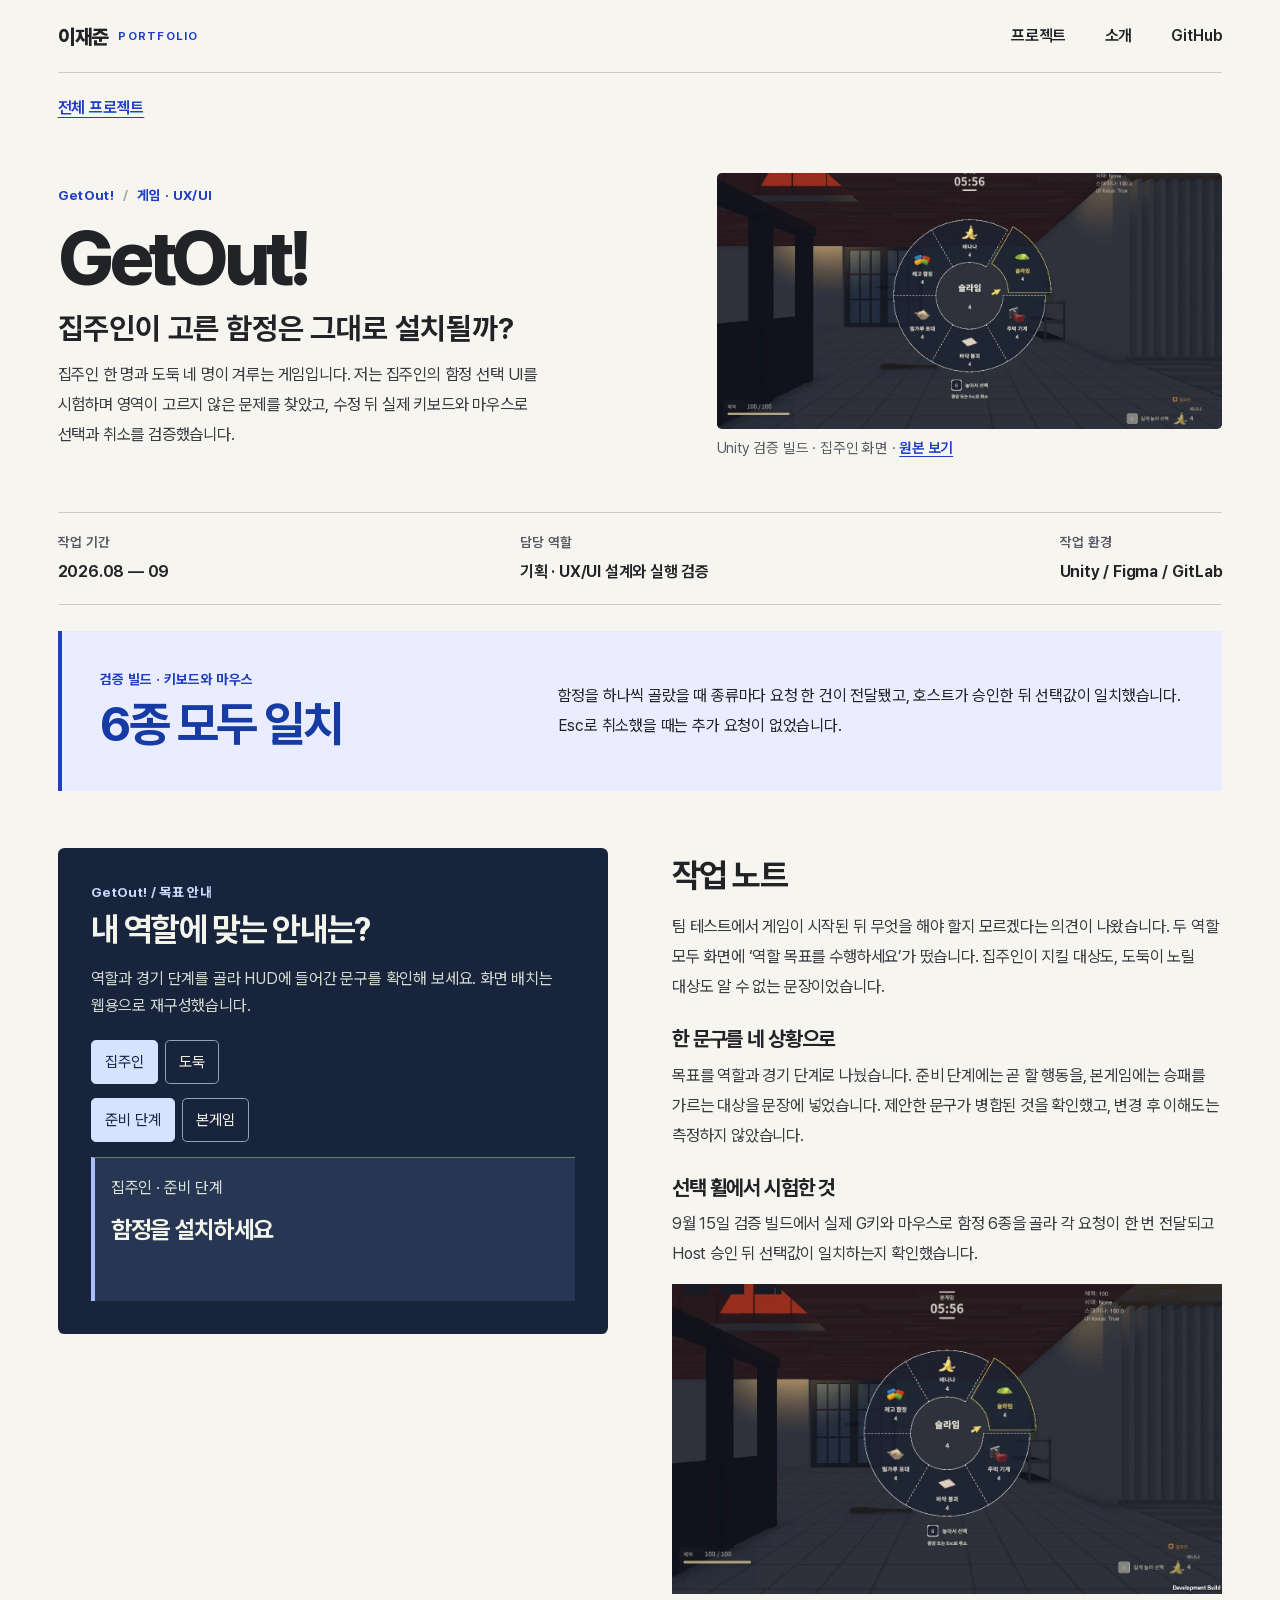
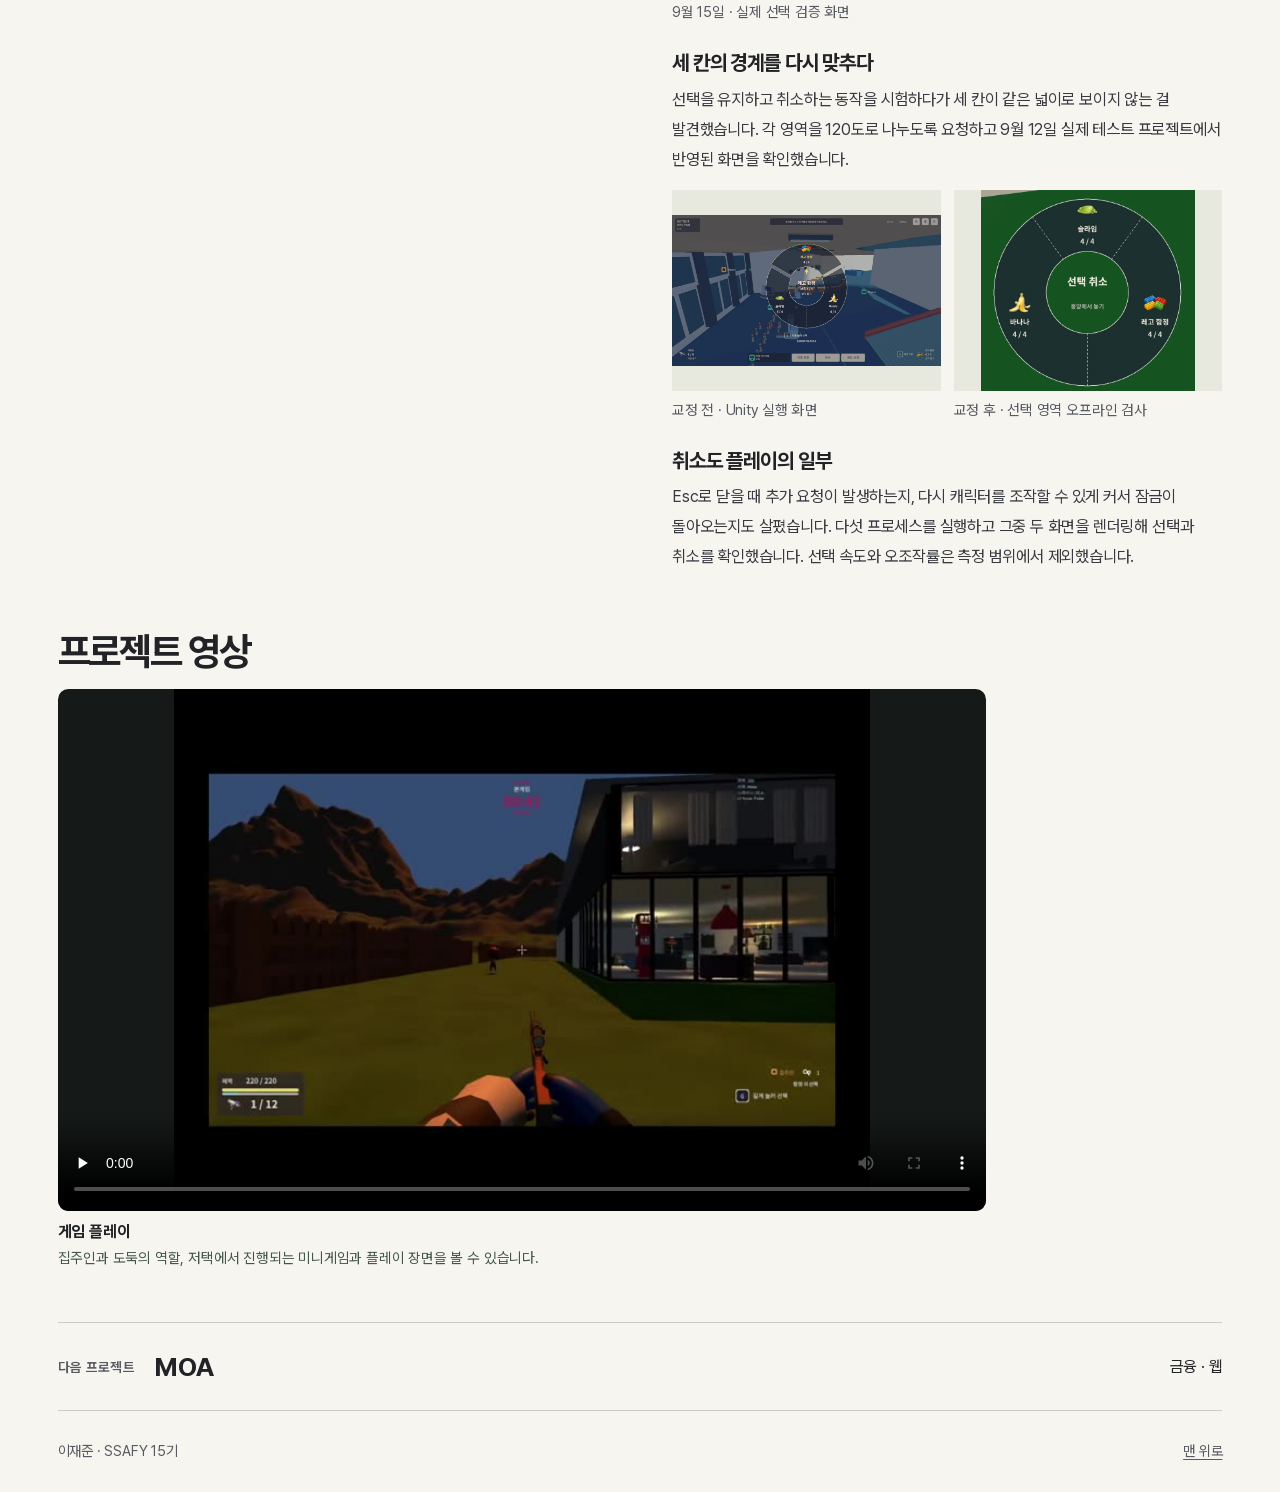
==== commit 3acc207d: "상세 페이지 본문·실험표·시연에 공통 디자인 적용 · getout.html" ====
--- a/getout.html
+++ b/getout.html
@@ -1,8 +1,8 @@
 <!doctype html>
 <html lang="ko"><head>
 <meta charset="utf-8"><meta name="viewport" content="width=device-width,initial-scale=1">
-<meta name="theme-color" content="#f7f6f1"><meta name="description" content="집주인 한 명과 도둑 네 명이 겨루는 게임. 로비와 HUD에서 각 플레이어가 당장 알아야 할 정보를 정하고 실행 화면에서 확인했습니다.">
-<title>GetOut! · 이재준 포트폴리오</title><link rel="stylesheet" href="style.css"><script src="studio.js" defer></script>
+<meta name="theme-color" content="#f7f5ef"><meta name="description" content="집주인 한 명과 도둑 네 명이 겨루는 게임. 로비와 HUD에서 각 플레이어가 당장 알아야 할 정보를 정하고 실행 화면에서 확인했습니다.">
+<title>GetOut! · 이재준 포트폴리오</title><link rel="preload" href="PretendardVariable.woff2" as="font" type="font/woff2" crossorigin><link rel="stylesheet" href="style.css?v=5008155"><link rel="stylesheet" href="portfolio-edition.css"><script src="studio.js?v=5008155" defer></script>
 </head><body id="top"><a class="skip" href="#main">본문으로 이동</a>
 <header class="head shell">
   <a class="brand" href="index.html" aria-label="이재준 포트폴리오 홈">이재준 <span class="brand-sub">PORTFOLIO</span></a>
--- a/portfolio-edition.css
+++ b/portfolio-edition.css
@@ -0,0 +1,128 @@
+@font-face {
+  font-family: "Pretendard Variable";
+  src: url("./PretendardVariable.woff2") format("woff2");
+  font-style: normal;
+  font-weight: 100 900;
+  font-display: swap;
+}
+:root {
+  --paper: #f7f5ef;
+  --ink: #222326;
+  --muted: #575a62;
+  --line: #cccac3;
+  --accent: #203fc5;
+  --wash-blue: #e9edff;
+  --dark: #18243b;
+  font-family: "Pretendard Variable", "Apple SD Gothic Neo", "Malgun Gothic", sans-serif;
+  font-optical-sizing: auto;
+  -webkit-text-size-adjust: 100%;
+}
+body, body.landing { color: var(--ink); background: var(--paper); }
+body { line-height: 1.72; letter-spacing: -.012em; }
+button, select { font-family: inherit; }
+a:focus-visible, button:focus-visible, select:focus-visible, video:focus-visible {
+  outline: 3px solid #3558dd; outline-offset: 4px;
+}
+h1, h2, h3 { text-wrap: balance; }
+.shell { width: min(1232px, 91%); }
+.head { padding-block: 1.05rem; border-bottom: 1px solid var(--line); }
+.brand { font-size: 1.28rem; font-weight: 830; }
+.brand-sub { border: 0; padding: 0; font-family: inherit; font-size: .74rem; font-weight: 650; line-height: 1.2; color: var(--accent); letter-spacing: .105em; }
+.head nav a { font-weight: 590; }
+.head nav a:hover, .foot a:hover { color: var(--accent); }
+.foot { padding-block: 1.75rem; border-top: 1px solid var(--line); color: var(--muted); }
+.lead-band { border-bottom: 1px solid var(--line); }
+.lead-layout {
+  display: grid; grid-template-columns: 1.02fr 1fr; align-items: center;
+  gap: clamp(2rem, 4.2vw, 4.8rem); padding-block: clamp(3rem, 5.5vw, 6.2rem);
+}
+.lead-copy, .bench, .entry-copy { min-width: 0; }
+.role, .domain, .case .type { color: var(--accent); font-family: inherit; font-weight: 700; }
+.role { display: flex; align-items: center; gap: .65rem; font-size: 1rem; }
+.role::before { content: ""; width: 1.8rem; height: 2px; background: currentColor; }
+.lead-copy h1 {
+  margin: 1.3rem 0; font-weight: 770; font-size: clamp(2.25rem, 3.83vw, 3.8rem);
+  line-height: 1.17; letter-spacing: -.063em;
+}
+.lead-copy h1 span { color: var(--accent); }
+.lead-text { font-size: clamp(1.05rem, 1.3vw, 1.2rem); line-height: 1.85; color: #42454d; max-width: 29em; }
+.lead-actions { display: flex; flex-wrap: wrap; align-items: center; gap: .75rem 1.35rem; margin-top: 1.65rem; }
+.lead-actions a { display: inline-flex; align-items: center; min-height: 44px; font-size: .98rem; font-weight: 680; }
+.lead-link { border-radius: 4px; padding: .65rem 1.1rem; background: var(--accent); color: white; text-decoration: none; }
+.lead-link:hover { background: #132c9f; }
+.work-link { text-underline-offset: .32em; }
+.bench { margin: 0; border: 1px solid var(--line); border-radius: .5rem; overflow: hidden; background: #fff; }
+.bench video { display: block; width: 100%; aspect-ratio: 16 / 9; background: #141b23; }
+.bench figcaption { padding: 1rem clamp(1rem, 2vw, 1.7rem) 1.15rem; }
+.bench-caption { display: flex; flex-wrap: wrap; align-items: baseline; justify-content: space-between; gap: .25rem 1rem; }
+.bench-caption strong { font-size: 1.25rem; font-weight: 800; }
+.bench-caption span, .bench-note { color: var(--muted); font-size: .88rem; }
+.bench-data { width: 100%; margin-top: .75rem; border-collapse: collapse; font-size: .97rem; }
+.bench-data caption { text-align: left; font-size: .86rem; color: var(--muted); margin-bottom: .3rem; }
+.bench-data th, .bench-data td { padding: .35rem .45rem; text-align: right; border-bottom: 1px solid #e7e6e1; }
+.bench-data thead { border-top: 1px solid var(--line); color: #50545c; font-size: .82rem; }
+.bench-data th:first-child { text-align: left; }
+.bench-data tbody th { font-weight: 630; }
+.bench-data td, .models td, .stats strong, .finding h2 { font-variant-numeric: tabular-nums; }
+.bench-data tbody tr:last-child { color: #183aa6; background: var(--wash-blue); font-weight: 720; }
+.bench-note { margin-top: .65rem; line-height: 1.55; }
+.work-section { padding-block: clamp(3rem, 6vw, 6.2rem); }
+.section-heading { display: flex; align-items: baseline; justify-content: space-between; gap: 1.5rem; padding-bottom: 1rem; border-bottom: 2px solid var(--ink); }
+.section-heading h2, .profile h2 { font-size: clamp(2.15rem, 3.8vw, 3.55rem); font-weight: 760; letter-spacing: -.06em; }
+.section-heading span { font-variant-numeric: tabular-nums; color: var(--muted); font-weight: 600; }
+.case-index { display: grid; grid-template-columns: repeat(2, minmax(0, 1fr)); gap: clamp(1.75rem, 3vw, 3.3rem); padding-top: 1.65rem; }
+.entry { display: block; color: inherit; text-decoration: none; border-bottom: 1px solid var(--line); padding-bottom: 1.4rem; }
+.thumb { display: grid; place-items: center; width: 100%; aspect-ratio: 2.6; overflow: hidden; background: #eae9e4; border-radius: .3rem; }
+.thumb img { display: block; width: 100%; height: 100%; min-height: 0; object-fit: contain; }
+.thumb.dashboard { background: #111e2b; } .thumb.dashboard img { object-fit: cover; object-position: 50% 24%; }
+.thumb.ring { background: #efe4db; } .thumb.ring img { mix-blend-mode: multiply; padding-block: .75rem; }
+.thumb.finance { background: #e1eee0; } .thumb.game { background: #272629; }
+.thumb.game img { object-fit: cover; object-position: 50% 48%; }
+.entry-copy { padding-top: 1rem; }
+.domain { font-size: .86rem; }
+.entry-copy h3 { font-size: clamp(2rem, 3.3vw, 3.3rem); font-weight: 750; letter-spacing: -.055em; margin: .2rem 0 .45rem; }
+.entry:hover h3, .entry:focus-visible h3 { color: var(--accent); text-decoration: underline; text-underline-offset: .13em; }
+.entry-copy > p:not(.domain) { font-size: 1.14rem; font-weight: 570; line-height: 1.5; }
+.entry-copy small { display: block; font-size: .95rem; color: var(--muted); margin-top: .25rem; }
+.profile { background: #edede8; border-top: 1px solid var(--line); }
+.profile-layout { display: grid; grid-template-columns: 1fr 2fr; gap: 2rem; padding-block: clamp(3rem, 6vw, 6rem); }
+.profile-intro { font-size: clamp(1.25rem, 2vw, 1.8rem); font-weight: 580; line-height: 1.55; letter-spacing: -.035em; }
+.profile-details { margin-top: 1.65rem; }
+.profile-details > div { display: grid; grid-template-columns: 6rem 1fr; gap: 1rem; padding: 1rem 0; border-top: 1px solid var(--line); }
+.profile-details dt { font-weight: 710; } .profile-details dd span { color: var(--muted); }
+.crumb, .case-photo a { color: var(--accent); font-weight: 620; }
+.case-hero { padding-block: clamp(2rem, 4vw, 4rem); }
+.case-hero h1 { font-weight: 780; line-height: 1.06; }
+.case-purpose { font-weight: 680; }
+.case .blurb, .case .story p, .field-body { font-size: clamp(1.02rem, 1.25vw, 1.13rem); line-height: 1.84; color: #383a40; }
+.facts dt, .next > span:first-child { font-family: inherit; font-weight: 650; color: var(--muted); }
+.case .finding { background: var(--wash-blue); border-left-color: var(--accent); }
+.case .finding h2, .models .chosen { color: #163ba4; }
+.models .chosen { background: var(--wash-blue); }
+.models thead { background: #eeede8; }
+.case-photo img, .field-body figure img { border-radius: .3rem; }
+.case-photo figcaption, .field-body figcaption, .story figcaption { color: var(--muted); font-size: .91rem; }
+.scene { background: var(--dark); border-radius: .4rem; }
+.scene > .type, .scene .sample, .stats strong { color: #cbd8ff; }
+.stats > div, .gamehud { background: #273653; }
+.gamehud { border-left-color: #a8bfff; }
+.controls button { border-color: #94a2bd; }
+.controls button[aria-pressed=true], .controls [data-advance] { background: #d7e2ff; border-color: #d7e2ff; color: #16284a; }
+@media (max-width: 880px) {
+  .lead-layout { grid-template-columns: 1fr; gap: 2rem; padding-block: 2.5rem; }
+  .lead-copy h1 { font-size: clamp(1.95rem, 7.4vw, 3.25rem); }
+  .lead-text { max-width: 38em; }
+  .bench { max-width: 42rem; }
+}
+@media (max-width: 620px) {
+  .shell { width: 90%; }
+  .head nav { gap: .9rem; }
+  .lead-layout { gap: 1.6rem; padding-top: 2.3rem; }
+  .lead-copy h1 { margin: .9rem 0; }
+  .lead-actions { margin-top: 1.15rem; gap: .35rem 1rem; }
+  .case-index, .profile-layout { grid-template-columns: 1fr; }
+  .thumb { aspect-ratio: 2.15; }
+  .profile-details > div { grid-template-columns: 4rem 1fr; }
+  .bench-data { font-size: .92rem; }
+}
+
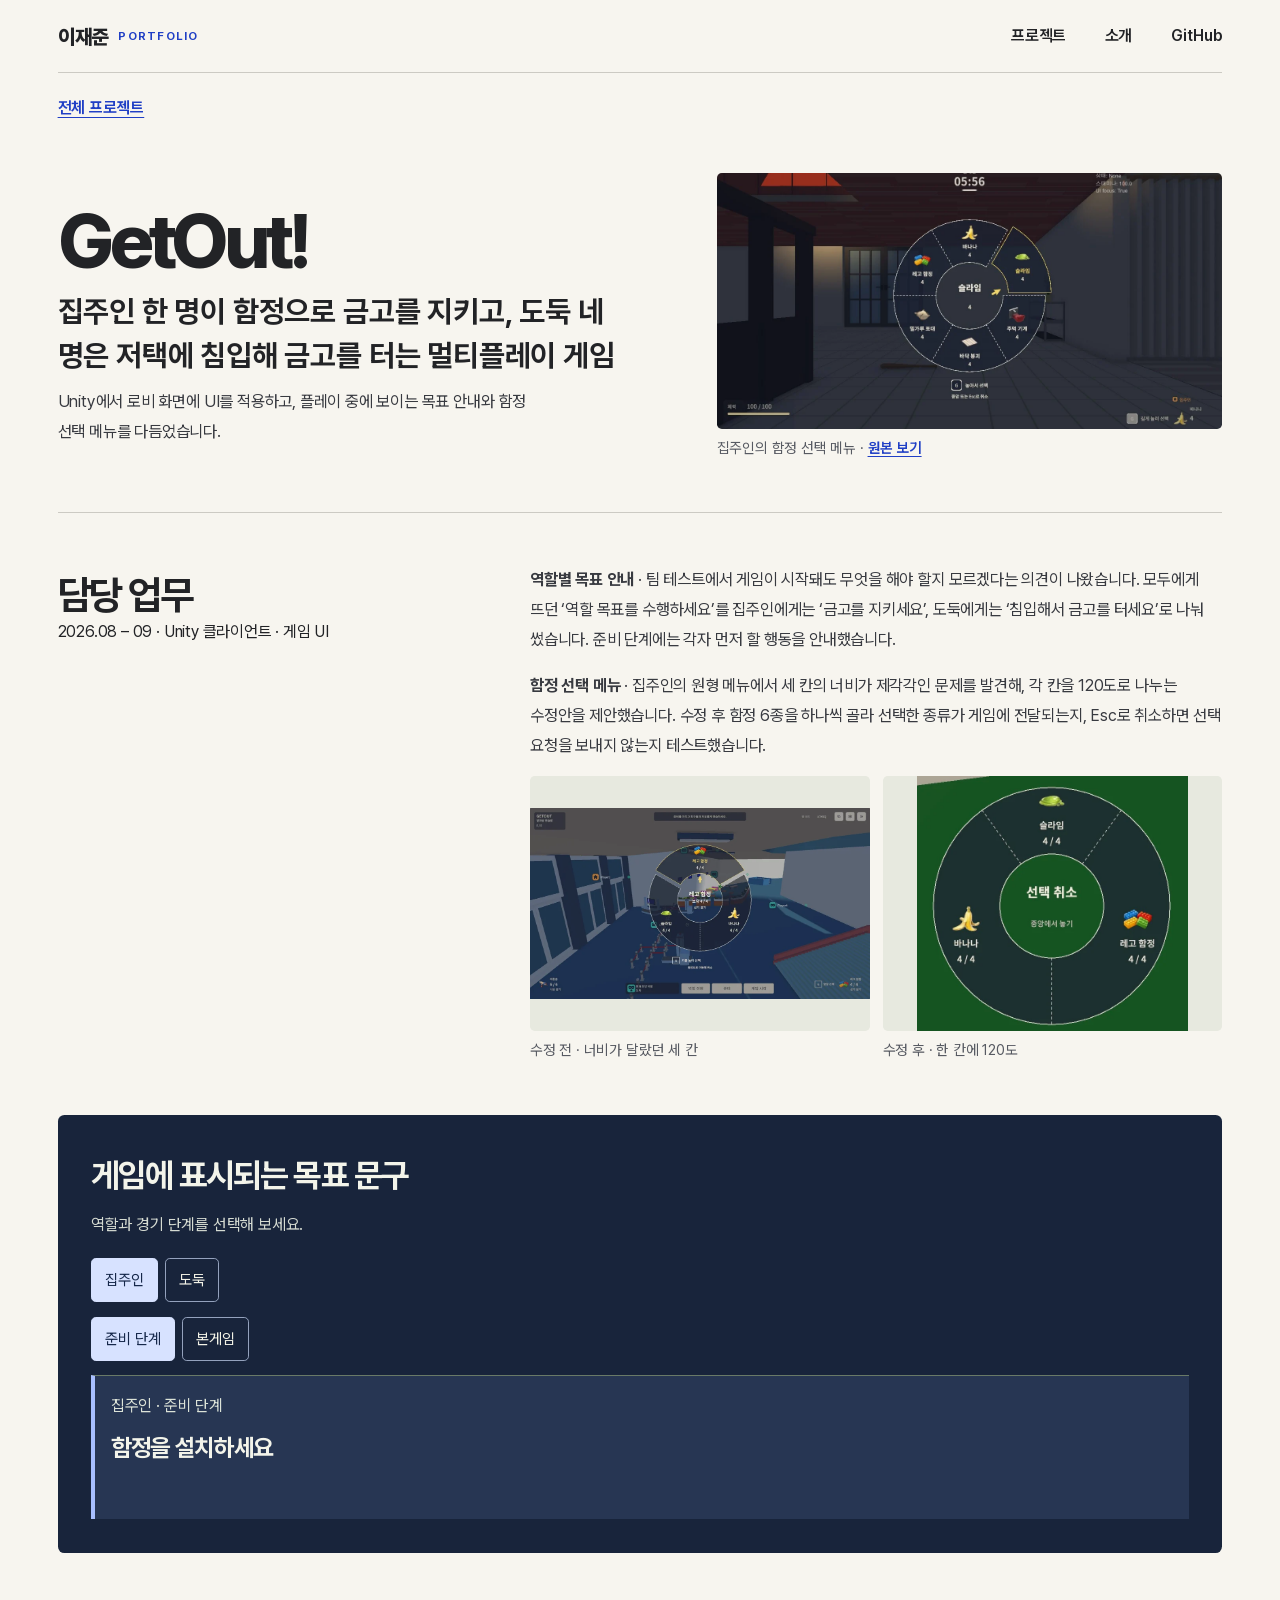
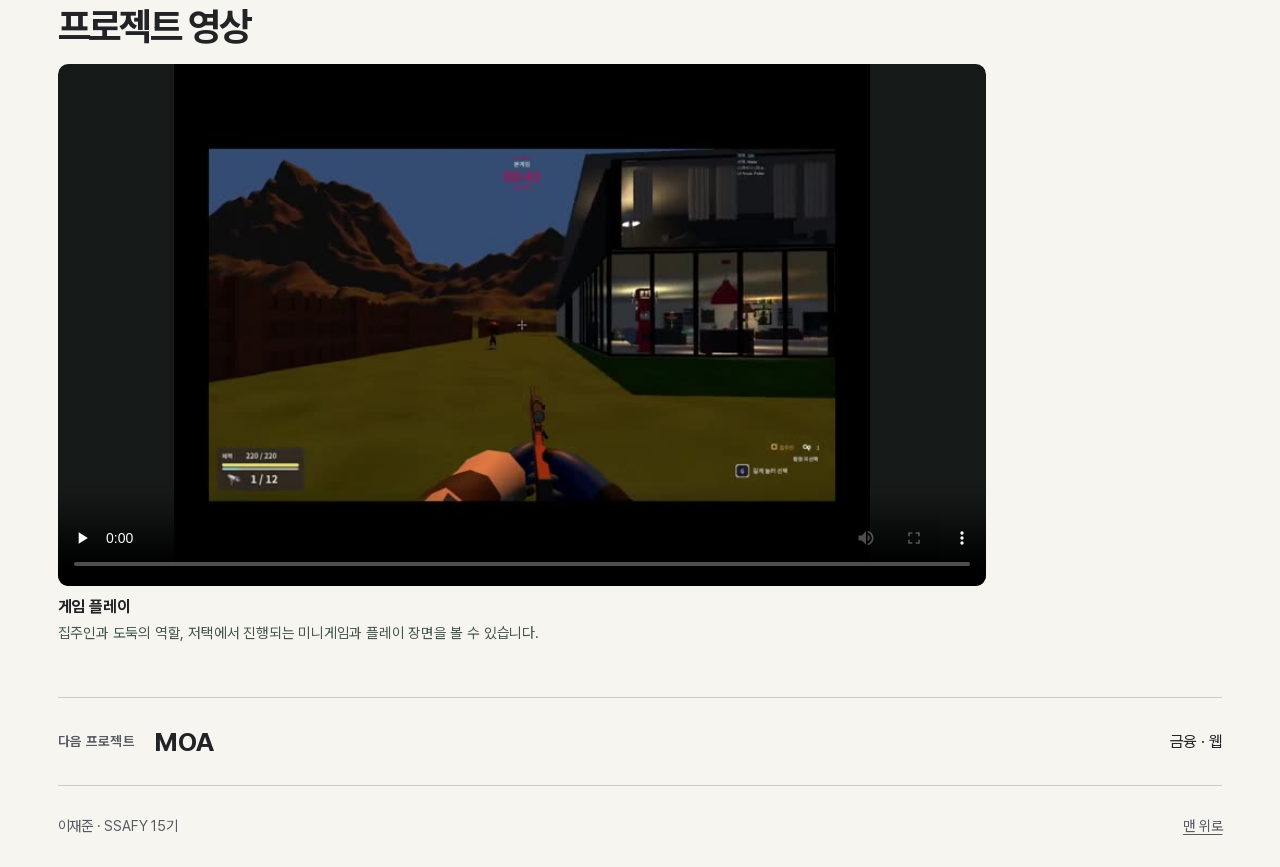
==== commit e11920db: "Describe GetOut UI contributions through the player problems they address" ====
--- a/getout.html
+++ b/getout.html
@@ -1,7 +1,7 @@
 <!doctype html>
 <html lang="ko"><head>
 <meta charset="utf-8"><meta name="viewport" content="width=device-width,initial-scale=1">
-<meta name="theme-color" content="#f7f5ef"><meta name="description" content="집주인 한 명과 도둑 네 명이 겨루는 게임. 로비와 HUD에서 각 플레이어가 당장 알아야 할 정보를 정하고 실행 화면에서 확인했습니다.">
+<meta name="theme-color" content="#f7f5ef"><meta name="description" content="집주인 한 명이 도둑 네 명으로부터 금고를 지키는 멀티플레이 게임. Unity 로비 화면, 역할별 목표 안내, 함정 선택 메뉴를 담당했습니다.">
 <title>GetOut! · 이재준 포트폴리오</title><link rel="preload" href="PretendardVariable.woff2" as="font" type="font/woff2" crossorigin><link rel="stylesheet" href="style.css?v=5008155"><link rel="stylesheet" href="portfolio-edition.css"><script src="studio.js?v=5008155" defer></script>
 </head><body id="top"><a class="skip" href="#main">본문으로 이동</a>
 <header class="head shell">
@@ -10,14 +10,23 @@
 </header>
 <main id="main" class="shell case getout" data-case="getout">
   <a class="crumb" href="index.html#cases">전체 프로젝트</a>
-  <header class="case-hero"><div><p class="type">GetOut! <span>/</span> 게임 · UX/UI</p><h1>GetOut!</h1><p class="case-purpose">집주인이 고른 함정은 그대로 설치될까?</p><p class="blurb">집주인 한 명과 도둑 네 명이 겨루는 게임입니다. 저는 집주인의 함정 선택 UI를 시험하며 영역이 고르지 않은 문제를 찾았고, 수정 뒤 실제 키보드와 마우스로 선택과 취소를 검증했습니다.</p></div><figure class="case-photo photo-getout"><img src="assets/trap-wheel.webp" alt="집주인 클라이언트에서 확인한 함정 선택 휠"><figcaption>Unity 검증 빌드 · 집주인 화면 · <a href="assets/trap-wheel.webp">원본 보기</a></figcaption></figure></header>
-  <dl class="facts"><div><dt>작업 기간</dt><dd>2026.08 — 09</dd></div><div><dt>담당 역할</dt><dd>기획 · UX/UI 설계와 실행 검증</dd></div><div><dt>작업 환경</dt><dd>Unity / Figma / GitLab</dd></div></dl>
-
-  <section class="finding" aria-label="프로젝트 결과"><div><p class="type">검증 빌드 · 키보드와 마우스</p><h2>6종 모두 일치</h2></div><p>함정을 하나씩 골랐을 때 종류마다 요청 한 건이 전달됐고, 호스트가 승인한 뒤 선택값이 일치했습니다. Esc로 취소했을 때는 추가 요청이 없었습니다.</p></section>
-  <div class="narrative"><section class="scene" aria-label="프로젝트 인터랙션"><p class="type">GetOut! / 목표 안내</p><h2>내 역할에 맞는 안내는?</h2><p>역할과 경기 단계를 골라 HUD에 들어간 문구를 확인해 보세요. 화면 배치는 웹용으로 재구성했습니다.</p><div class="lab"><div class="controls" role="group" aria-label="플레이어 역할"><button type="button" data-option="0" aria-pressed="true">집주인</button><button type="button" data-option="1" aria-pressed="false">도둑</button></div><div class="controls" role="group" aria-label="경기 단계"><button type="button" data-option="0" aria-pressed="true">준비 단계</button><button type="button" data-option="1" aria-pressed="false">본게임</button></div><div class="gamehud result" aria-live="polite"><p data-detail>집주인 · 준비 단계</p><h3 data-output>함정을 설치하세요</h3></div></div><noscript>시연 조작은 자바스크립트를 켜면 사용할 수 있습니다. 아래에서 판단과 결과를 읽을 수 있습니다.</noscript></section>
-  <article class="story"><h2>작업 노트</h2><p class="opening">팀 테스트에서 게임이 시작된 뒤 무엇을 해야 할지 모르겠다는 의견이 나왔습니다. 두 역할 모두 화면에 ‘역할 목표를 수행하세요’가 떴습니다. 집주인이 지킬 대상도, 도둑이 노릴 대상도 알 수 없는 문장이었습니다.</p><section><h3>한 문구를 네 상황으로</h3><p>목표를 역할과 경기 단계로 나눴습니다. 준비 단계에는 곧 할 행동을, 본게임에는 승패를 가르는 대상을 문장에 넣었습니다. 제안한 문구가 병합된 것을 확인했고, 변경 후 이해도는 측정하지 않았습니다.</p></section>
-<section id="controls-test"><h3>선택 휠에서 시험한 것</h3><p>9월 15일 검증 빌드에서 실제 G키와 마우스로 함정 6종을 골라 각 요청이 한 번 전달되고 Host 승인 뒤 선택값이 일치하는지 확인했습니다.</p><figure><img loading="lazy" src="assets/trap-wheel.webp" alt="Unity 집주인 클라이언트에서 연 함정 선택 휠"><figcaption>9월 15일 · 실제 선택 검증 화면</figcaption></figure></section>
-<section><h3>세 칸의 경계를 다시 맞추다</h3><p>선택을 유지하고 취소하는 동작을 시험하다가 세 칸이 같은 넓이로 보이지 않는 걸 발견했습니다. 각 영역을 120도로 나누도록 요청하고 9월 12일 실제 테스트 프로젝트에서 반영된 화면을 확인했습니다.</p><div class="wheel-examples"><figure><img src="assets/wheel-before.webp" loading="lazy" alt="교정 전 Unity 실행 화면에서 열린 원형 함정 메뉴"><figcaption>교정 전 · Unity 실행 화면</figcaption></figure><figure><img src="assets/wheel-layout.webp" loading="lazy" alt="세 영역을 같은 각도로 나눈 선택 휠 검사 화면"><figcaption>교정 후 · 선택 영역 오프라인 검사</figcaption></figure></div></section><section><h3>취소도 플레이의 일부</h3><p>Esc로 닫을 때 추가 요청이 발생하는지, 다시 캐릭터를 조작할 수 있게 커서 잠금이 돌아오는지도 살폈습니다. 다섯 프로세스를 실행하고 그중 두 화면을 렌더링해 선택과 취소를 확인했습니다. 선택 속도와 오조작률은 측정 범위에서 제외했습니다.</p></section></article></div>
+  <header class="case-hero"><div>
+    <h1>GetOut!</h1>
+    <p class="case-purpose">집주인 한 명이 함정으로 금고를 지키고, 도둑 네 명은 저택에 침입해 금고를 터는 멀티플레이 게임</p>
+    <p class="blurb">Unity에서 로비 화면에 UI를 적용하고, 플레이 중에 보이는 목표 안내와 함정 선택 메뉴를 다듬었습니다.</p>
+  </div><figure class="case-photo photo-getout"><img src="assets/trap-wheel.webp" alt="집주인이 함정을 고를 때 열리는 원형 메뉴"><figcaption>집주인의 함정 선택 메뉴 · <a href="assets/trap-wheel.webp">원본 보기</a></figcaption></figure></header>
+  <section class="fieldnote" aria-labelledby="getout-work">
+    <header><h2 id="getout-work">담당 업무</h2><p>2026.08 – 09 · Unity 클라이언트 · 게임 UI</p></header>
+    <div class="field-body">
+      <p><strong>역할별 목표 안내</strong> · 팀 테스트에서 게임이 시작돼도 무엇을 해야 할지 모르겠다는 의견이 나왔습니다. 모두에게 뜨던 ‘역할 목표를 수행하세요’를 집주인에게는 ‘금고를 지키세요’, 도둑에게는 ‘침입해서 금고를 터세요’로 나눠 썼습니다. 준비 단계에는 각자 먼저 할 행동을 안내했습니다.</p>
+      <p id="controls-test"><strong>함정 선택 메뉴</strong> · 집주인의 원형 메뉴에서 세 칸의 너비가 제각각인 문제를 발견해, 각 칸을 120도로 나누는 수정안을 제안했습니다. 수정 후 함정 6종을 하나씩 골라 선택한 종류가 게임에 전달되는지, Esc로 취소하면 선택 요청을 보내지 않는지 테스트했습니다.</p>
+      <div class="wheel-examples">
+        <figure><img src="assets/wheel-before.webp" loading="lazy" alt="수정 전 함정 선택 메뉴"><figcaption>수정 전 · 너비가 달랐던 세 칸</figcaption></figure>
+        <figure><img src="assets/wheel-layout.webp" loading="lazy" alt="중심에서 120도씩 나눈 세 선택 영역"><figcaption>수정 후 · 한 칸에 120도</figcaption></figure>
+      </div>
+    </div>
+  </section>
+  <section class="scene" aria-labelledby="getout-prompts"><h2 id="getout-prompts">게임에 표시되는 목표 문구</h2><p>역할과 경기 단계를 선택해 보세요.</p><div class="lab"><div class="controls" role="group" aria-label="플레이어 역할"><button type="button" data-option="0" aria-pressed="true">집주인</button><button type="button" data-option="1" aria-pressed="false">도둑</button></div><div class="controls" role="group" aria-label="경기 단계"><button type="button" data-option="0" aria-pressed="true">준비 단계</button><button type="button" data-option="1" aria-pressed="false">본게임</button></div><div class="gamehud result" aria-live="polite"><p data-detail>집주인 · 준비 단계</p><h3 data-output>함정을 설치하세요</h3></div></div><noscript>준비 단계에는 집주인에게 ‘함정을 설치하세요’, 도둑에게 ‘침입을 준비하세요’가 표시됩니다.</noscript></section>
   <section id="video" class="films"><h2>프로젝트 영상</h2><figure class="film"><video controls playsinline preload="none" poster="assets/video/getout-play.jpg" aria-label="게임 플레이 영상"><source src="assets/video/getout-play.mp4" type="video/mp4"></video><figcaption><strong>게임 플레이</strong><span>집주인과 도둑의 역할, 저택에서 진행되는 미니게임과 플레이 장면을 볼 수 있습니다.</span></figcaption></figure></section>
   <a class="next" href="moa.html"><span>다음 프로젝트</span><strong>MOA</strong><span>금융 · 웹</span></a>
 </main>
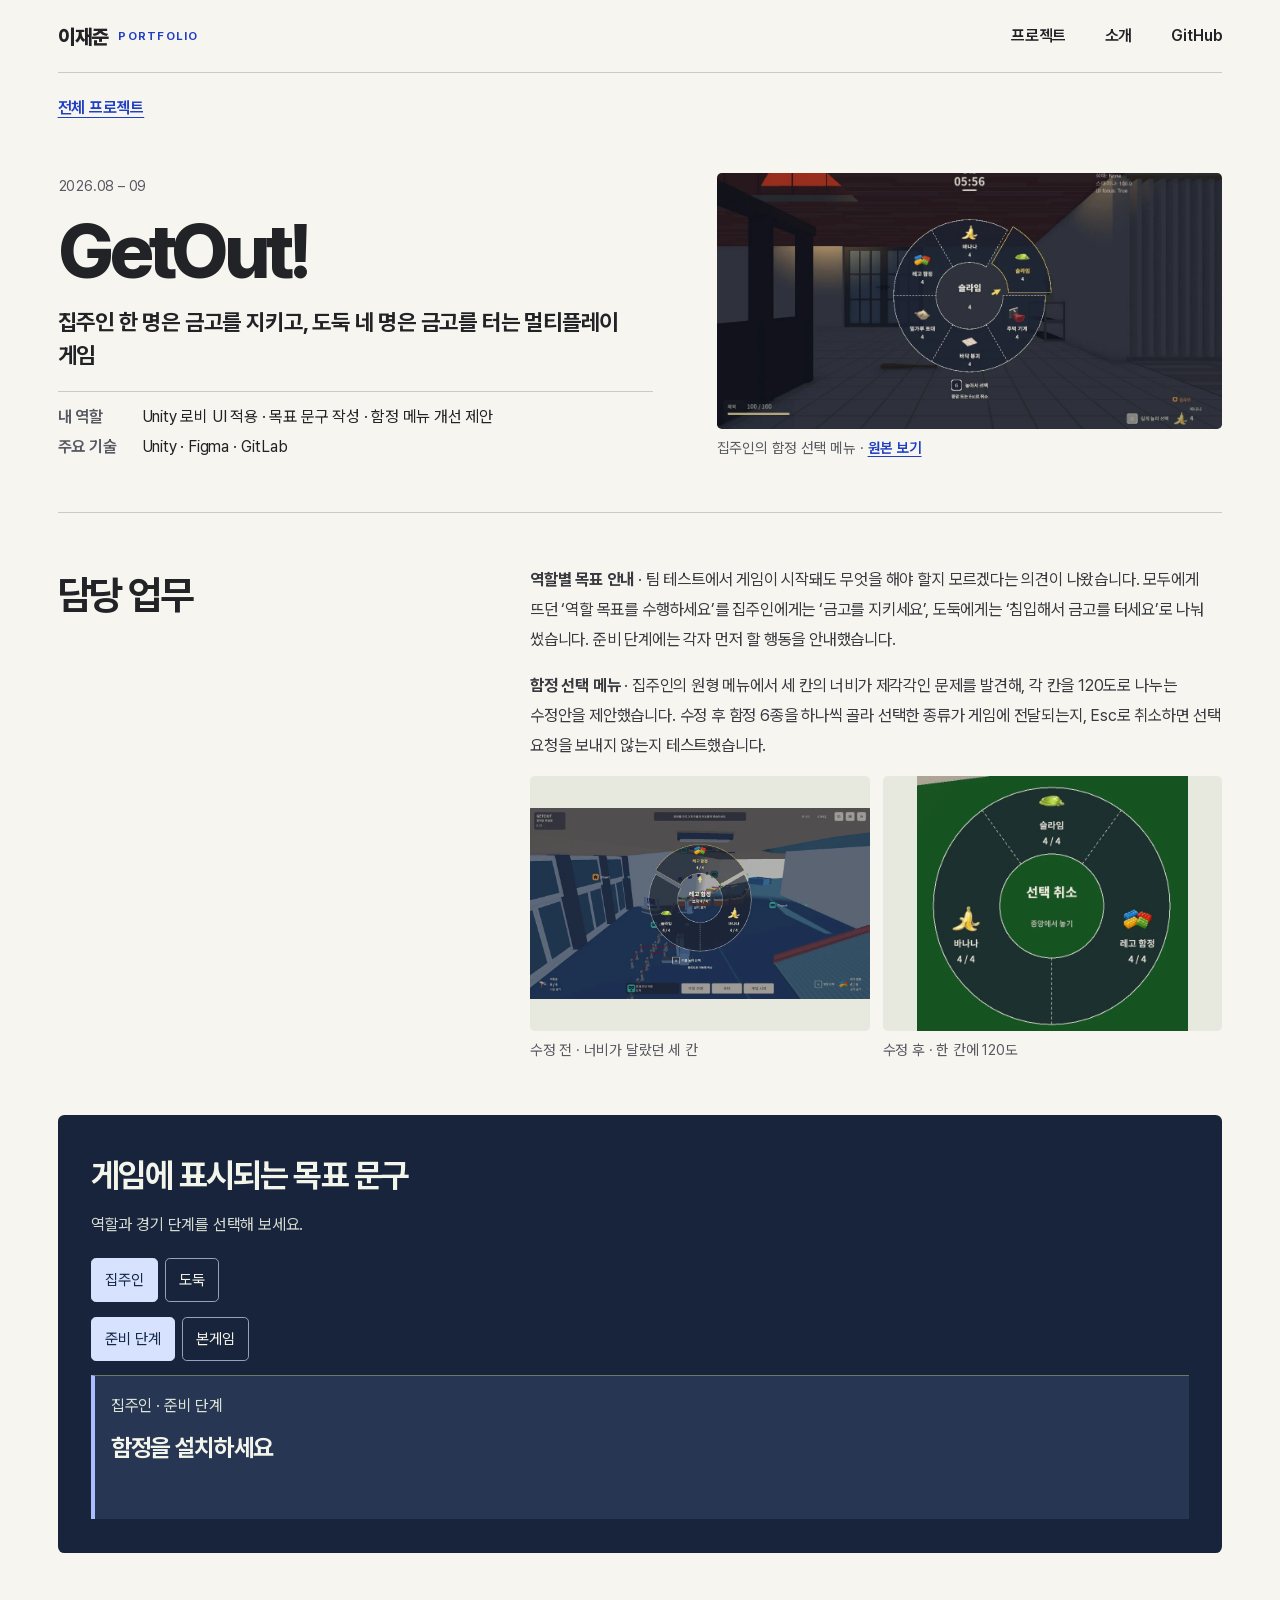
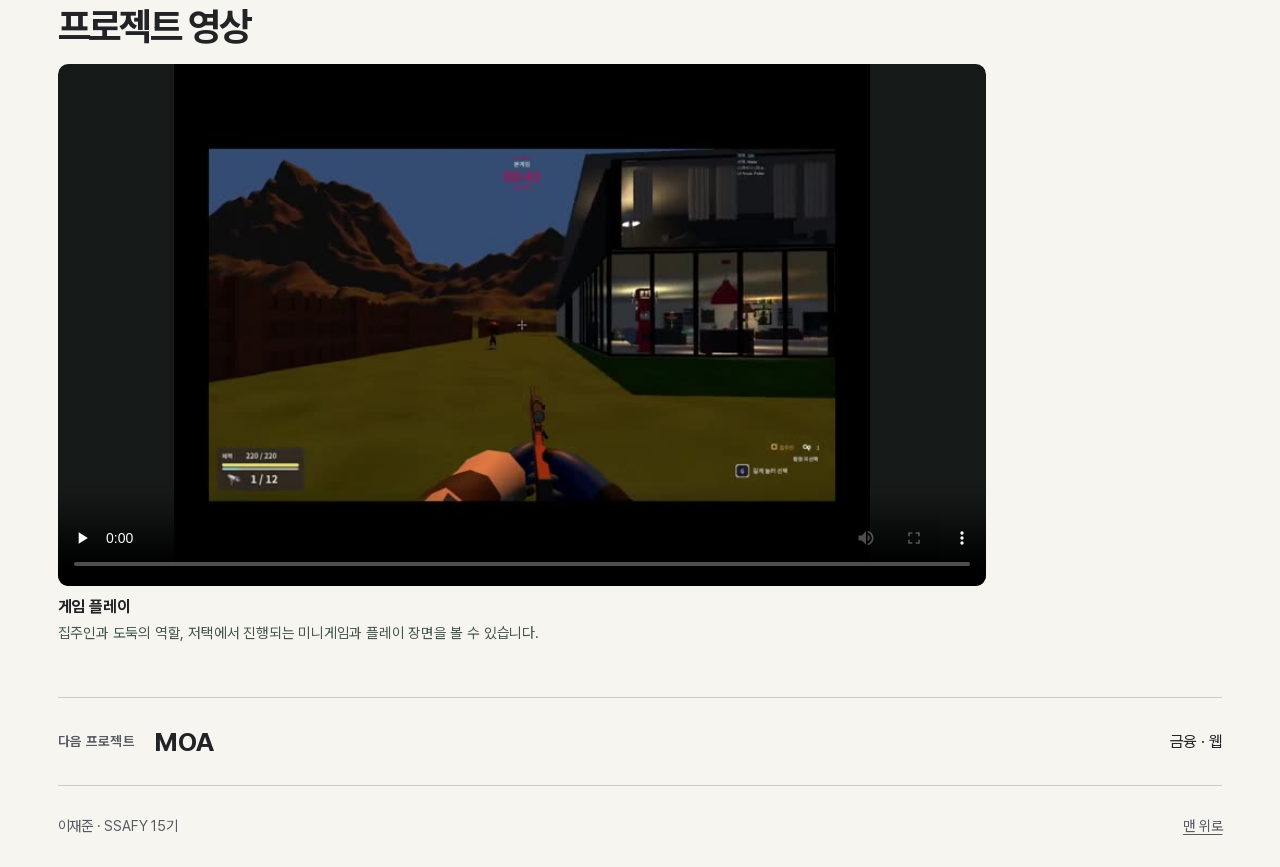
==== commit c228656f: "Show project roles and technologies consistently on desktop and mobile" ====
--- a/getout.html
+++ b/getout.html
@@ -2,7 +2,7 @@
 <html lang="ko"><head>
 <meta charset="utf-8"><meta name="viewport" content="width=device-width,initial-scale=1">
 <meta name="theme-color" content="#f7f5ef"><meta name="description" content="집주인 한 명이 도둑 네 명으로부터 금고를 지키는 멀티플레이 게임. Unity 로비 화면, 역할별 목표 안내, 함정 선택 메뉴를 담당했습니다.">
-<title>GetOut! · 이재준 포트폴리오</title><link rel="preload" href="PretendardVariable.woff2" as="font" type="font/woff2" crossorigin><link rel="stylesheet" href="style.css?v=5008155"><link rel="stylesheet" href="portfolio-edition.css"><script src="studio.js?v=5008155" defer></script>
+<title>GetOut! · 이재준 포트폴리오</title><link rel="preload" href="PretendardVariable.woff2" as="font" type="font/woff2" crossorigin><link rel="stylesheet" href="style.css?v=5008155"><link rel="stylesheet" href="portfolio-edition.css?v=project-info-1"><script src="studio.js?v=5008155" defer></script>
 </head><body id="top"><a class="skip" href="#main">본문으로 이동</a>
 <header class="head shell">
   <a class="brand" href="index.html" aria-label="이재준 포트폴리오 홈">이재준 <span class="brand-sub">PORTFOLIO</span></a>
@@ -10,13 +10,19 @@
 </header>
 <main id="main" class="shell case getout" data-case="getout">
   <a class="crumb" href="index.html#cases">전체 프로젝트</a>
-  <header class="case-hero"><div>
-    <h1>GetOut!</h1>
-    <p class="case-purpose">집주인 한 명이 함정으로 금고를 지키고, 도둑 네 명은 저택에 침입해 금고를 터는 멀티플레이 게임</p>
-    <p class="blurb">Unity에서 로비 화면에 UI를 적용하고, 플레이 중에 보이는 목표 안내와 함정 선택 메뉴를 다듬었습니다.</p>
-  </div><figure class="case-photo photo-getout"><img src="assets/trap-wheel.webp" alt="집주인이 함정을 고를 때 열리는 원형 메뉴"><figcaption>집주인의 함정 선택 메뉴 · <a href="assets/trap-wheel.webp">원본 보기</a></figcaption></figure></header>
+  <header class="case-hero">
+    <div class="case-intro">
+      <p class="case-period">2026.08 – 09</p>
+      <h1>GetOut!</h1>
+      <p class="case-purpose">집주인 한 명은 금고를 지키고, 도둑 네 명은 금고를 터는 멀티플레이 게임</p>
+      <dl class="project-meta">
+        <div><dt>내 역할</dt><dd>Unity 로비 UI 적용 · 목표 문구 작성 · 함정 메뉴 개선 제안</dd></div>
+        <div><dt>주요 기술</dt><dd>Unity · Figma · GitLab</dd></div>
+      </dl>
+    </div>
+    <figure class="case-photo photo-getout"><img src="assets/trap-wheel.webp" alt="집주인이 함정을 고를 때 열리는 원형 메뉴"><figcaption>집주인의 함정 선택 메뉴 · <a href="assets/trap-wheel.webp">원본 보기</a></figcaption></figure></header>
   <section class="fieldnote" aria-labelledby="getout-work">
-    <header><h2 id="getout-work">담당 업무</h2><p>2026.08 – 09 · Unity 클라이언트 · 게임 UI</p></header>
+    <header><h2 id="getout-work">담당 업무</h2></header>
     <div class="field-body">
       <p><strong>역할별 목표 안내</strong> · 팀 테스트에서 게임이 시작돼도 무엇을 해야 할지 모르겠다는 의견이 나왔습니다. 모두에게 뜨던 ‘역할 목표를 수행하세요’를 집주인에게는 ‘금고를 지키세요’, 도둑에게는 ‘침입해서 금고를 터세요’로 나눠 썼습니다. 준비 단계에는 각자 먼저 할 행동을 안내했습니다.</p>
       <p id="controls-test"><strong>함정 선택 메뉴</strong> · 집주인의 원형 메뉴에서 세 칸의 너비가 제각각인 문제를 발견해, 각 칸을 120도로 나누는 수정안을 제안했습니다. 수정 후 함정 6종을 하나씩 골라 선택한 종류가 게임에 전달되는지, Esc로 취소하면 선택 요청을 보내지 않는지 테스트했습니다.</p>
--- a/portfolio-edition.css
+++ b/portfolio-edition.css
@@ -126,3 +126,22 @@
   .bench-data { font-size: .92rem; }
 }
 
+
+.case-intro { min-width: 0; }
+.case-period { color: var(--muted); font-size: .91rem; font-variant-numeric: tabular-nums; }
+.case-hero .case-purpose { margin: .8rem 0 1.15rem; font-size: clamp(1.16rem, 1.75vw, 1.6rem); line-height: 1.5; word-break: keep-all; }
+.project-meta, .card-meta { margin: 0; padding-top: .8rem; border-top: 1px solid var(--line); }
+.project-meta > div, .card-meta > div { display: grid; grid-template-columns: 4.6em minmax(0, 1fr); gap: .65rem; align-items: baseline; }
+.project-meta > div + div, .card-meta > div + div { margin-top: .35rem; }
+.project-meta dt, .card-meta dt { font-weight: 650; color: var(--muted); }
+.project-meta dd, .card-meta dd { margin: 0; word-break: keep-all; overflow-wrap: anywhere; }
+.project-meta { font-size: 1rem; line-height: 1.55; }
+.card-meta { font-size: .93rem; line-height: 1.55; margin-top: .85rem; }
+.thumb.dashboard, .case-photo.photo-homecam img { background: #e8e6df; }
+.thumb.dashboard img, .case-photo.photo-homecam img { object-fit: contain; }
+.case-photo.photo-homecam img { height: clamp(16rem, 28vw, 23rem); }
+@media (max-width: 700px) {
+  .case-hero { grid-template-columns: minmax(0, 1fr); gap: 1.45rem; }
+  .case-hero, .fieldnote { padding-block: 1.6rem; }
+  .case-photo.photo-homecam img { height: 16rem; }
+}
